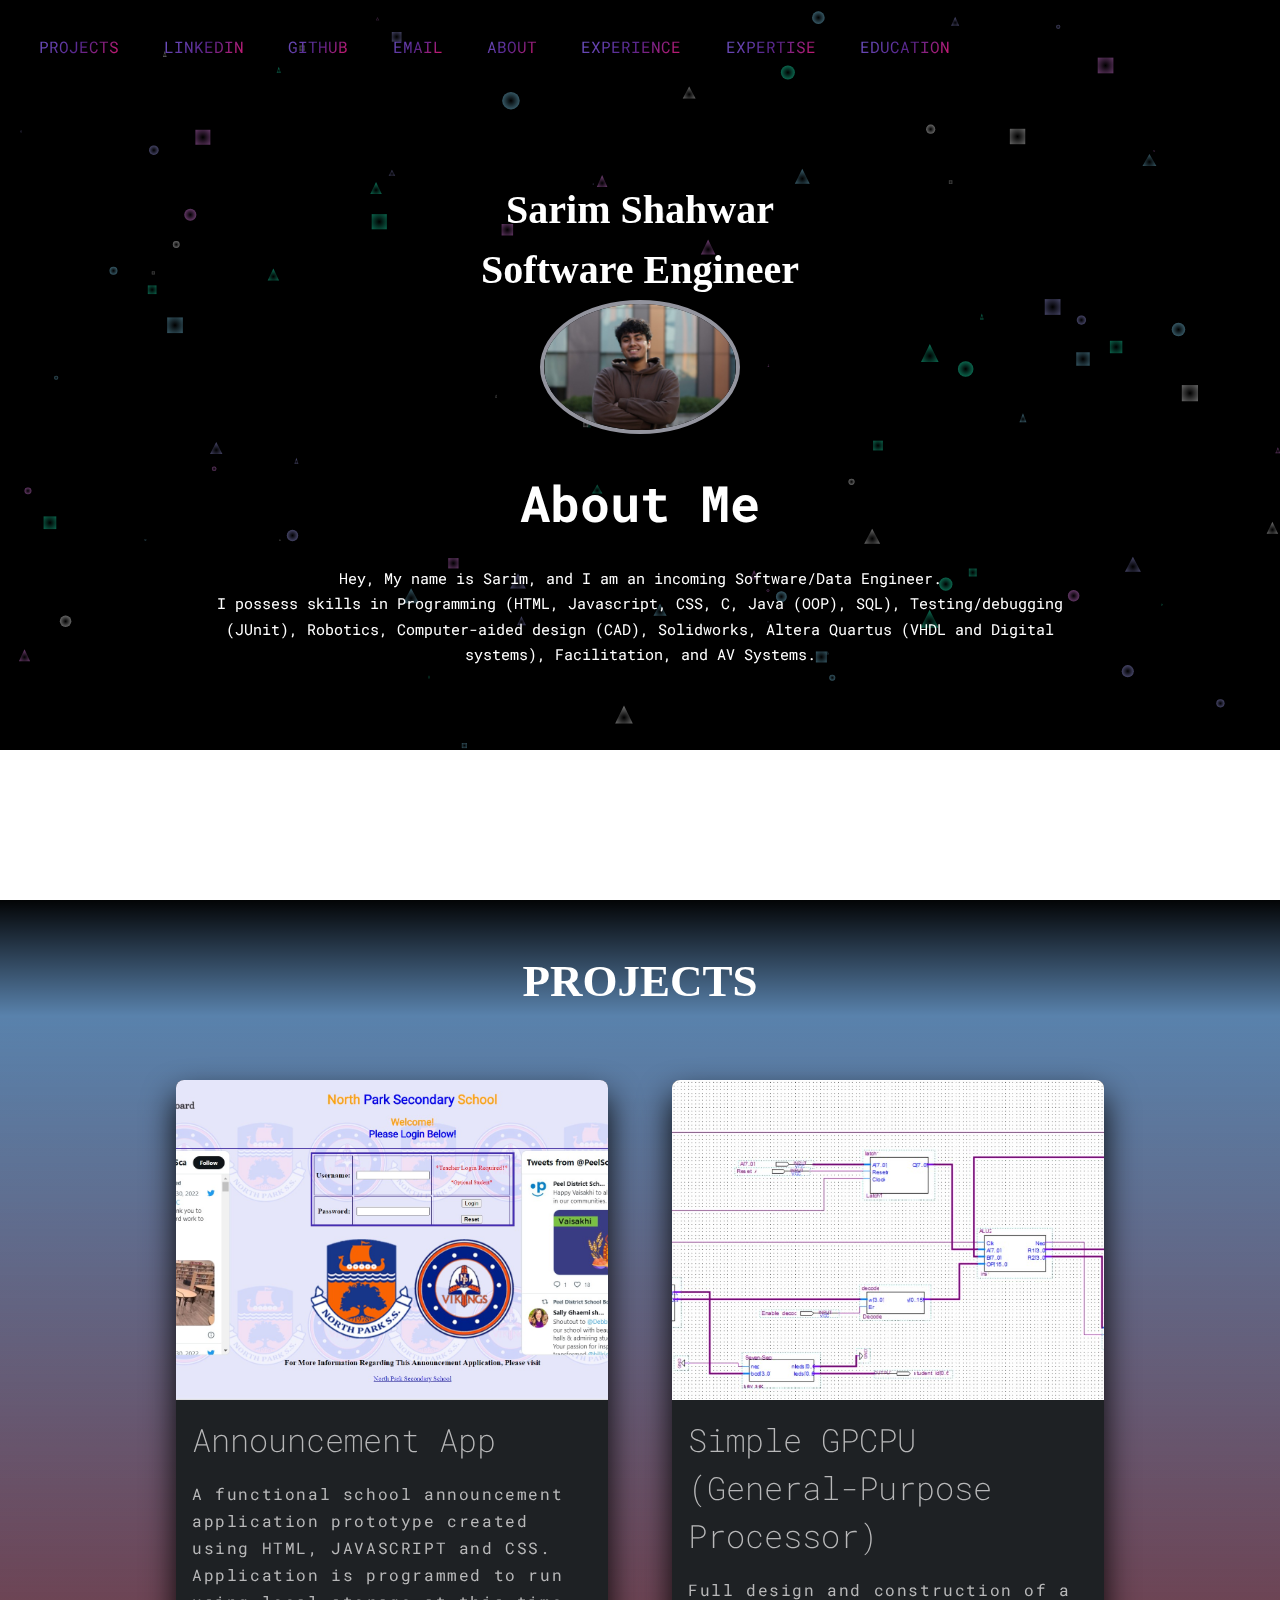
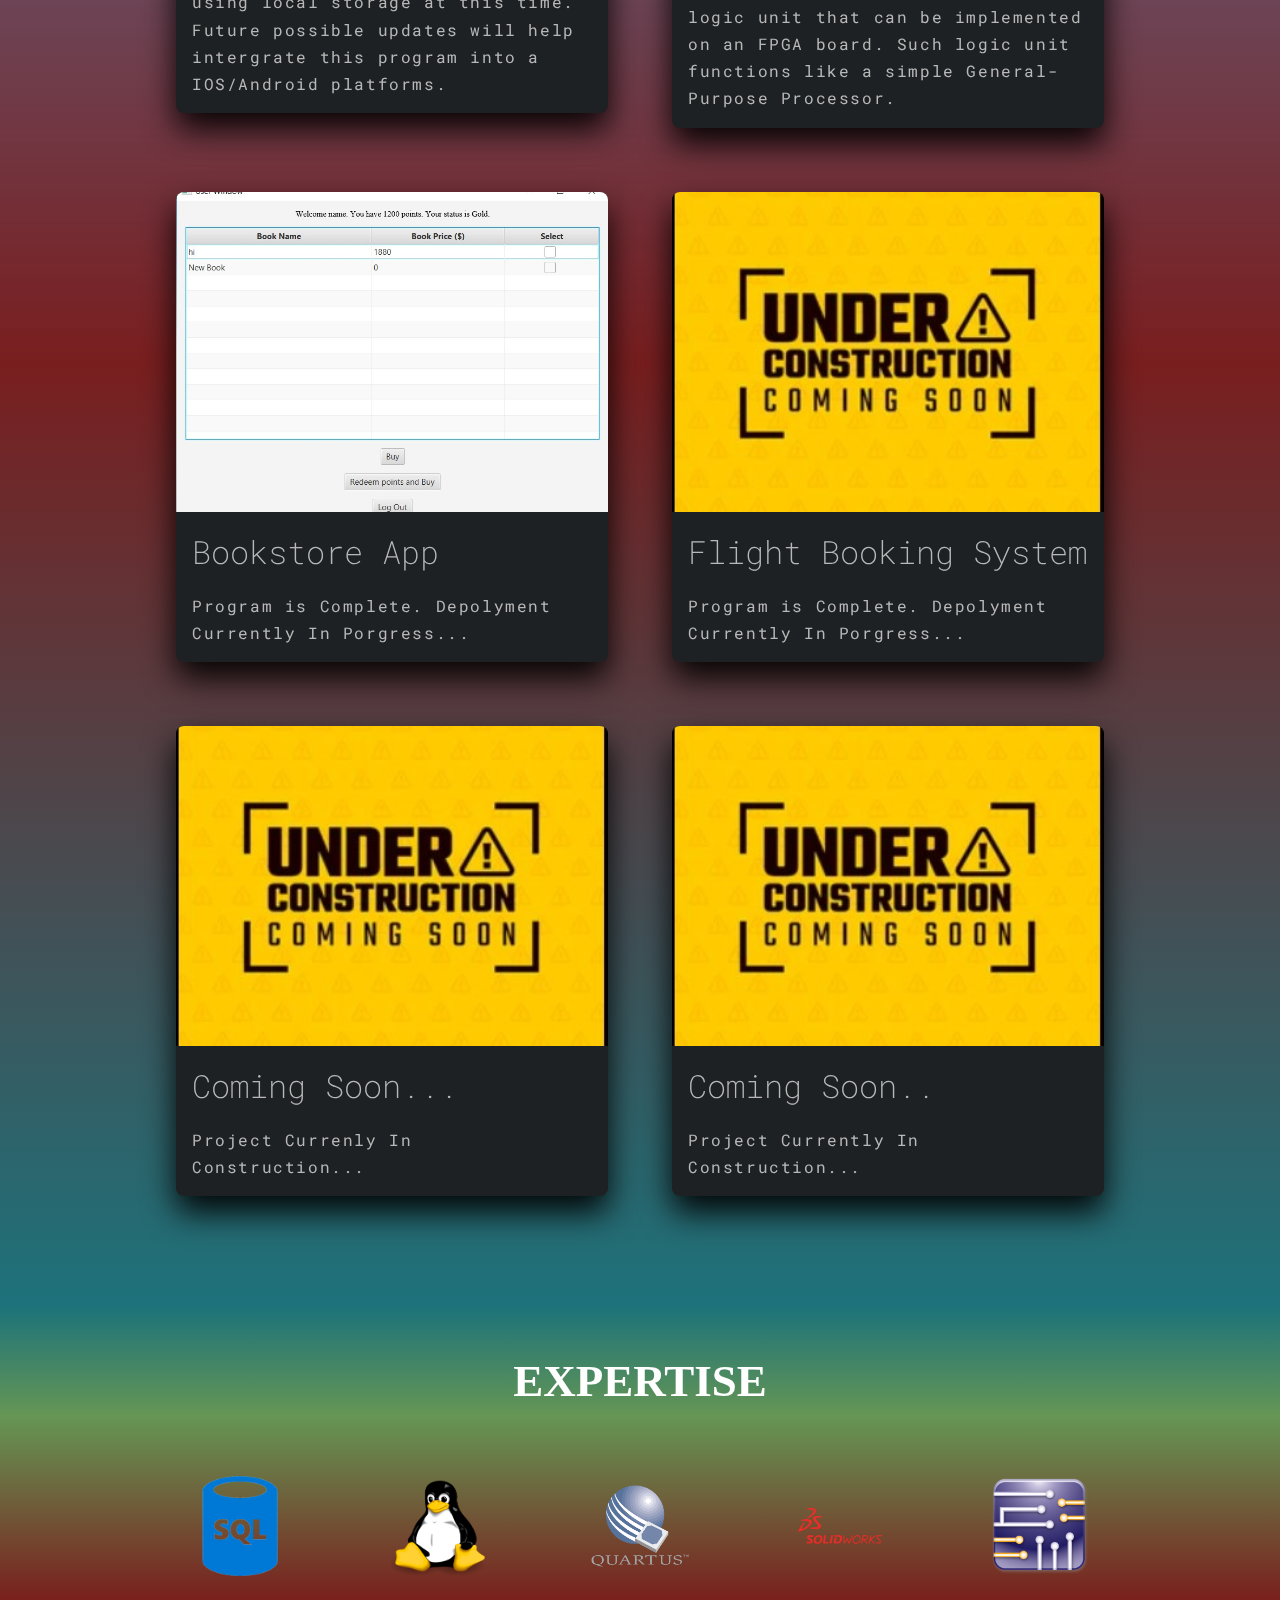
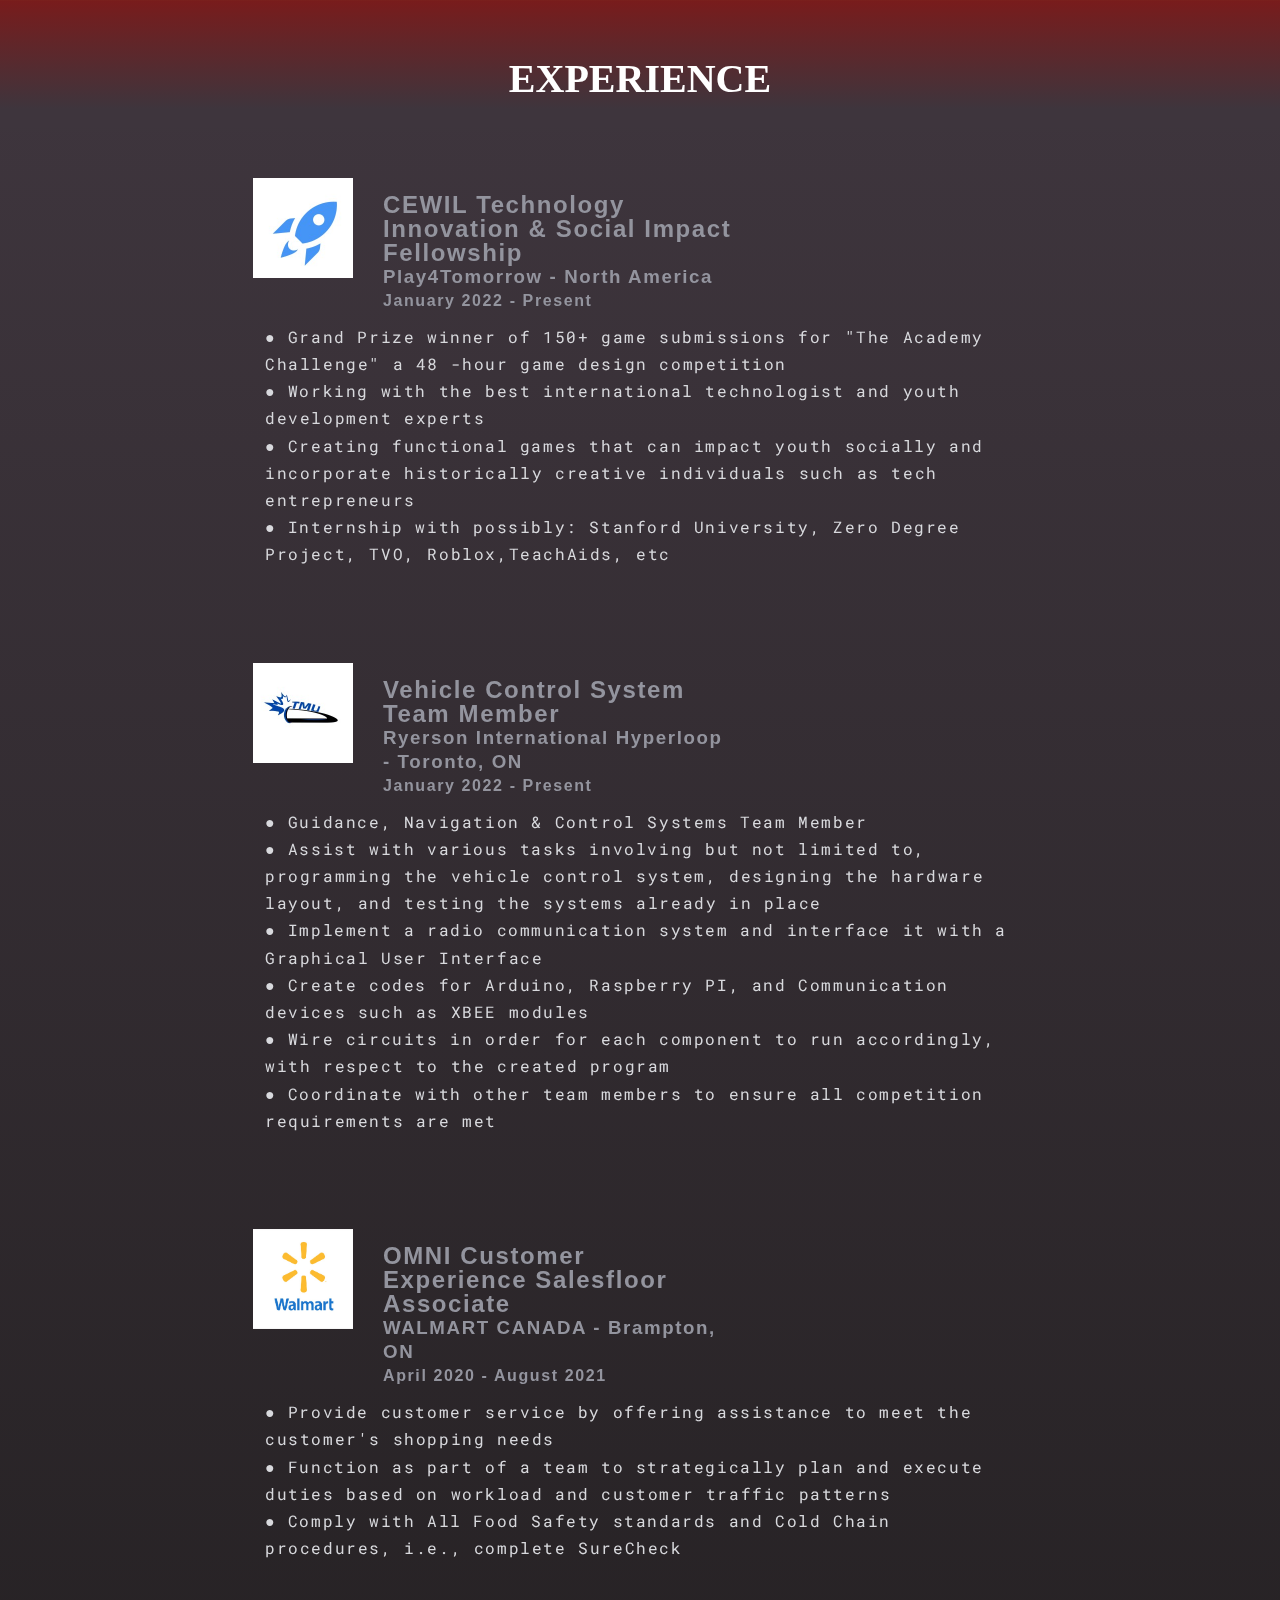
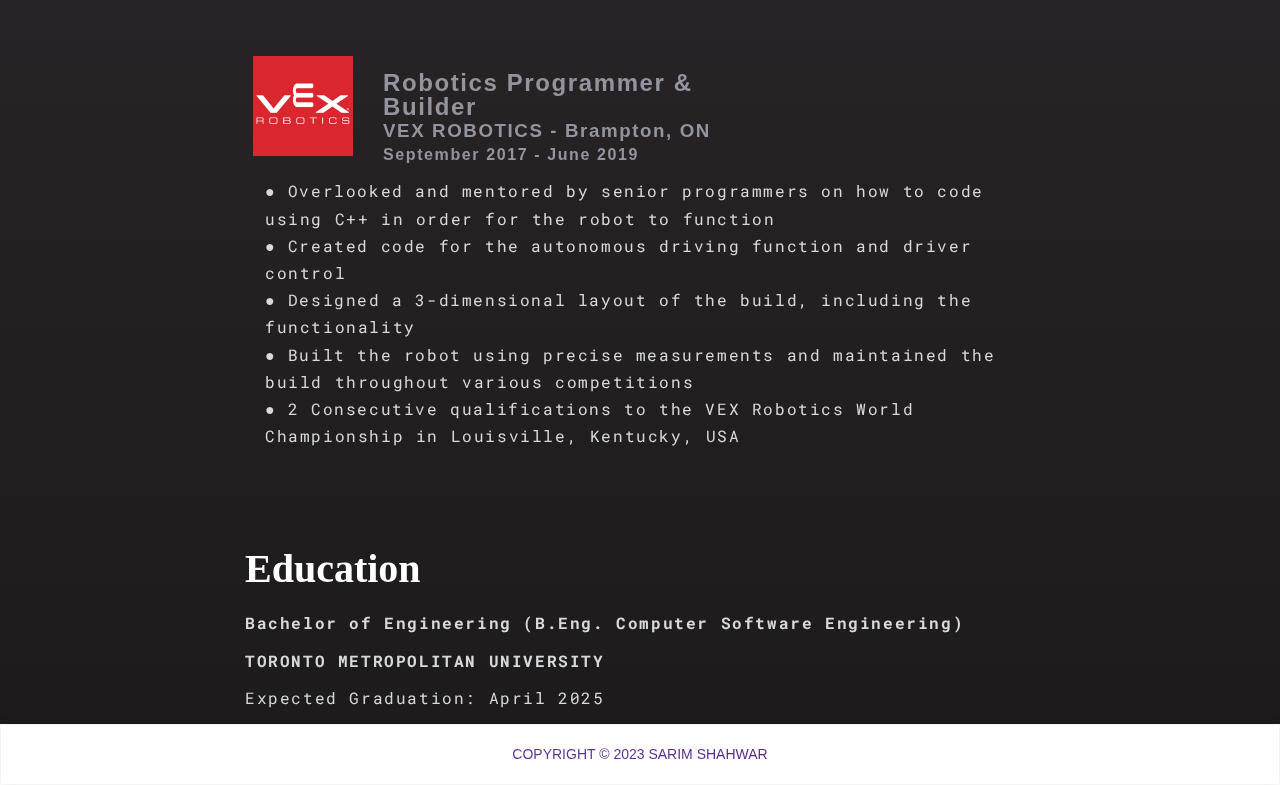
==== Portfolio.html @ 26b9a522 "Initial Commit" ====
<!--Sarim Shahwar- Protfolio Website  -->
<!DOCTYPE html>
<html>

<head>
    <title>Resume Portfolio</title>
    <link rel="stylesheet" href="Portfolio.css">
    <script src="Portfolio.js"></script>
    <link href="https://fonts.googleapis.com/css2?family=Roboto+Mono:wght@500&display=swap" rel="stylesheet">
</head>


<div class="banner">
    <div class="navbar">
        <ul>
            <li><a href="#proj">Projects</Prog></a></li>
            <li><a href="https://www.linkedin.com/in/sarimshahwar/" target="_blank">Linkedin</a></li>
            <li><a href="https://github.com/SSarim" target="_blank">Github</a></li>
            <li><a href="mailto:Sarimshahwar@gmail.com?subject=Following up from Resume" target="_blank">Email</a></li>
            <li><a href="#about">About</a></li>
            <li><a href="#experience">Experience</a></li>
            <li><a href="#skills">EXPERTISE</a></li>
            <li><a href="#education">Education</a></li>

           <!--<li> <li><a href="#contact">Contact</a></li> -->
        </ul>
    </div>

    <header class="header finisher-header" style="width: 100%; height: 750px;">

        <div class="intro" style="top: 20%">
            <div>
                <h1 class="header2">Sarim Shahwar <br/> Software Engineer</h1>
                <img src="Images/PrfImg.jpg" alt ="headshot" class="headshot">
                <h2 class="header2">About Me</h2>
                <p style="color: white"> Hey, My name is Sarim, and I am an incoming Software/Data Engineer.<br/> I possess skills in Programming (HTML, Javascript, CSS, C, Java (OOP), SQL), Testing/debugging (JUnit), Robotics, Computer-aided design (CAD), Solidworks, Altera Quartus (VHDL and Digital systems), Facilitation, and AV Systems.
                </p>
            </div>
        </div>
</div>
</header>

<main>

    <h1 class="projTitle" id="proj">PROJECTS</h1>
    <div class="projects">
        <div class="grid">

            <div class="grid-item">
                <a href="https://github.com/SSarim/School-Announcement-Application-" target="_blank">
                    <div class="card">
                        <img class="card-img" src="Images/AnnouncementApp.jpg">
                        <div class="card-content">
                            <h2 class="card-header">Announcement App</h2>
                            <p class="card-text"> A functional school announcement application prototype created
                                using HTML, JAVASCRIPT and CSS. Application is programmed to run using local storage
                                at this time. Future possible updates will help intergrate this program into a
                                IOS/Android platforms.
                            </p>
                        </div>
                    </div>
                </a>
            </div>

            <div class="grid-item">
                <a href="https://github.com/SSarim/Quartus" target="_blank">
                    <div class="card">
                        <img class="card-img" src="Images/cpgpu.jpg">
                        <div class="card-content">
                            <h2 class="card-header">Simple GPCPU (General-Purpose Processor)</h2>
                            <p class="card-text">
                                Full design and construction of a logic unit that can be implemented on an FPGA
                                board. Such logic unit functions like a simple General-Purpose Processor.
                            </p>
                        </div>
                    </div>
                </a>
            </div>

            <div class="grid-item">
                <a href="https://github.com/SSarim/JAVA-OOP-Projects-/tree/main/BookStoreApp" target="_blank">
                    <div class="card">
                        <img class="card-img" src="Images/bookstorepic.jpg">
                        <div class="card-content">
                            <h2 class="card-header">Bookstore App</h2>
                            <p class="card-text">Program is Complete. Depolyment Currently In Porgress...</p>

                        </div>
                    </div>
                </a>
            </div>
            <div class="grid-item">
                <a href="https://github.com/SSarim/JAVA-OOP-Projects-/tree/main/Flight_Booking_System" target="_blank">
                    <div class="card">
                        <img class="card-img" src="Images/Construction.jpg">
                        <div class="card-content">
                            <h2 class="card-header">Flight Booking System</h2>
                            <p class="card-text">Program is Complete. Depolyment Currently In Porgress... </p>
                        </div>
                    </div>
                </a>
            </div>

            <div class="grid-item">
                <div class="card">
                    <img class="card-img" src="Images/Construction.jpg">
                    <div class="card-content">
                        <h2 class="card-header">Coming Soon...</h2>
                        <p class="card-text">
                            Project Currenly In Construction...
                        </p>
                    </div>
                </div>
                </a>
            </div>


            <div class="grid-item">
                <div class="card">
                    <img class="card-img" src="Images/Construction.jpg">
                    <div class="card-content">
                        <h2 class="card-header">Coming Soon..</h2>
                        <p class="card-text">
                            Project Currently In Construction...
                        </p>
                    </div>
                </div>
                </a>
            </div>

        </div>
    </div>

    <h1 class="lanTitle" id="skills">EXPERTISE</h1>
    <div class="languages">
        <div class="slider-frame">
            <div class="slide-imgs">
                <div class="img-container">
                    <img src="Images/HTML.png">
                    <img src="Images/CSS.png">
                    <img src="Images/JavaScript.png">
                    <img src="Images/Java.png">
                    <img src="Images/C.png">
                </div>
                <div class="img-container">
                    <img src="Images/SQL.png">
                    <img src="Images/Linux.png">
                    <img src="Images/Quartus.png">
                    <img src="Images/Solidworks.png">
                    <img src="Images/Multisim.png">
                </div>
            </div>
        </div>
    </div>

    <h1 class="expTitle" id="experience">EXPERIENCE</h1>
    <div class="experience">

        <div class="box">
            <div class="head">
                <img class="box-img" src="Images/Play4Tomorrow.jpg">
                <div class="title">
                    <h2 class="header">CEWIL Technology Innovation & Social Impact Fellowship</h2>
                    <h3 class="subheader">Play4Tomorrow - North America</h3>
                    <h4>January 2022 - Present</h4>
                </div>
            </div>
            <p class="text">
                ● Grand Prize winner of 150+ game submissions for "The Academy Challenge" a 48 -hour game design
                competition<br>
                ● Working with the best international technologist and youth development experts<br>
                ● Creating functional games that can impact youth socially and incorporate historically creative individuals such as tech entrepreneurs
                <br>
                ● Internship with possibly: Stanford University, Zero Degree Project, TVO, Roblox,TeachAids, etc<br>

            </p>
        </div>

        <div class="box">
            <div class="head">
                <img class="box-img" src="Images/Hyperloop.jpg">
                <div class="title">
                    <h2 class="header">Vehicle Control System Team Member</h2>
                    <h3 class="subheader">Ryerson International Hyperloop - Toronto, ON</h3>
                    <h4>January 2022 - Present</h4>
                </div>
            </div>
            <p class="text">
                ● Guidance, Navigation & Control Systems Team Member <br>
                    ● Assist with various tasks involving but not limited to, programming the vehicle control system, designing the hardware layout, and testing the systems already in place
                <br>
                    ●  Implement a radio communication system and interface it with a Graphical User Interface <br>
                    ● Create codes for Arduino, Raspberry PI, and Communication devices such as XBEE modules <br>
                    ● Wire circuits in order for each component to run accordingly, with respect to the created program <br>
			        ● Coordinate with other team members to ensure all competition requirements are met <br>

            </p>
        </div>

        <div class="box">
            <div class="head">
                <img class="box-img" src="Images/Wally.jpg">
                <div class="title">
                    <h2 class="header">OMNI Customer Experience Salesfloor Associate</h2>
                    <h3 class="subheader">WALMART CANADA - Brampton, ON</h3>
                    <h4>April 2020 - August 2021</h4>
                </div>
            </div>
            <p class="text">
                ● Provide customer service by offering assistance to meet the customer's shopping needs <br>
                ● Function as part of a team to strategically plan and execute duties based on workload and customer traffic patterns
                <br>
                ● Comply with All Food Safety standards and Cold Chain procedures, i.e., complete SureCheck <br>
            </p>
        </div>


        <div class="box">
            <div class="head">
                <img class="box-img" src="Images/Vex.jpg">
                <div class="title">
                    <h2 class="header"> Robotics Programmer & Builder</h2>
                    <h3 class="subheader">VEX ROBOTICS - Brampton, ON</h3>
                    <h4>September 2017 - June 2019</h4>
                </div>
            </div>
            <p class="text">
                ● Overlooked and mentored by senior programmers on how to code using C++ in order for the robot to
                function <br>
                ● Created code for the autonomous driving function and driver control <br>
                ● Designed a 3-dimensional layout of the build, including the functionality <br>
                ● Built the robot using precise measurements and maintained the build throughout various competitions <br>
                ● 2 Consecutive qualifications to the VEX Robotics World Championship in Louisville, Kentucky, USA <br>
            </p>
        </div>



        <div id="education">
            <h2 class="header2">Education</h2>
            <h2 class="text">Bachelor of Engineering (B.Eng. Computer Software Engineering)</h2>
            <h2 class="text">TORONTO METROPOLITAN UNIVERSITY</h2>
            <p class="text">Expected Graduation: April 2025</p>
        </div>
    </div>
    </div>
    <!--
            FUTURE IMPLEMENTATION OF CONTACT SUBMISSION FORM
        <div id="root"></div>
        <script src="https://unpkg.com/react/umd/react.development.js"></script>
        <script src="https://unpkg.com/react-dom/umd/react-dom.development.js"></script>
        <script src="https://unpkg.com/@babel/standalone/babel.min.js"></script>
        <script type="text/babel">
            const { useState } = React;

      const ContactForm = () => {
        const [name, setName] = useState('') ;
        const [email, setEmail] = useState('');
        const [message, setMessage] = useState('');

        const handleSubmit = (e) => {
          e.preventDefault();
          console.log(`Name: ${name}\nEmail: ${email}\nMessage: ${message}`);
          // You can add your code here to submit the form data to a backend server
          //Backend for contact form (note: add nodemailer via NodeJS)
const express = require('express');
const bodyParser = require('body-parser');
const nodemailer = require('nodemailer');

const app = express();

app.use(bodyParser.urlencoded({ extended: false }));
app.use(bodyParser.json());

app.post('/submit-form', (req, res) => {
  const { name, email, message } = req.body;
  console.log(`Name: ${name}\nEmail: ${email}\nMessage: ${message}`);

  // Create a nodemailer transport object with your SMTP settings
  const transporter = nodemailer.createTransport({
    host: 'smtp.example.com',
    port: 465,
    secure: true,
    auth: {
      user: 'username@example.com',
      pass: 'password'
    }
  });

  // Create an email message object
  const messageOptions = {
    from: 'Your Name <yourname@example.com>',
    to: 'recipient@example.com',
    subject: 'New contact form submission',
    text: `Name: ${name}\nEmail: ${email}\nMessage: ${message}`
  };

  // Use the transporter object to send the email
  transporter.sendMail(messageOptions, (error, info) => {
    if (error) {
      console.log(`Error sending email: ${error}`);
    } else {
      console.log(`Email sent: ${info.response}`);
    }
  });

  res.send('Form submitted successfully!');
});

app.listen(3000, () => {
  console.log('Server listening on port 3000');
});

        }

        return (
          <form onSubmit={handleSubmit}>
            <label>
              Name:
              <input type="text" value={name} onChange={(e) => setName(e.target.value) } />
            </label>
            <label>
              Email:
              <input type="email" value={email} onChange={(e) => setEmail(e.target.value)} />
            </label>
            <label>
              Message:
              <textarea value={message} onChange={(e) => setMessage(e.target.value)} />
            </label>
            <button type="submit">Submit</button>
          </form>
        );
      }

      ReactDOM.render(<ContactForm />, document.getElementById('root'));
    </script>


        </section>
-->

</main>

<footer class="footer2">
    <p>Copyright © 2023 Sarim Shahwar</p>
</footer>

<script src="finisher-header.es5.min.js" type="text/javascript"></script>
<script type="text/javascript">
    new FinisherHeader({
  "count": 94,
  "size": {
    "min": 1,
    "max": 18,
    "pulse": 0
  },
  "speed": {
    "x": {
      "min": 0,
      "max": 0.6
    },
    "y": {
      "min": 0,
      "max": 0.3
    }
  },
  "colors": {
    "background": "#000000",
    "particles": [
      "#ffffff",
      "#87ddfe",
      "#acaaff",
      "#1bffc2",
      "#f88aff"
    ]
  },
  "blending": "screen",
  "opacity": {
    "center": 0,
    "edge": 0.4
  },
  "skew": 0,
  "shapes": [
    "c",
    "s",
    "t"
  ]
});
</script>
</body>

</html>
---- Portfolio.css ----
/* General styles */
@import url(https://fonts.googleapis.com/css?family=Varela+Round);
@import url(https://fonts.googleapis.com/css?family=Open+Sans:400,300,600,700);

* {
    margin: 0;
    padding: 0;
    font-family: sans-serif;
}

/* width */
::-webkit-scrollbar {
    width: 11px;
}

/* Track */
::-webkit-scrollbar-track {
    background: rgb(30, 33, 36);
}

/* Handle */
::-webkit-scrollbar-thumb {
    background: rgb(153, 153, 159);
    border-radius: 50px 50px 50px 50px;
}

/* Handle on hover */
::-webkit-scrollbar-thumb:hover {
    background: rgb(250, 250, 250);
}

.banner {
    width: 100%;
    height: 100vh;
    background-size: cover;
    background-position: center;
}

.navbar {
    width: 97%;
    margin: auto;
    padding: 35px 0;
    display: flex;
    align-items: center;
    justify-content: space-between;
}


.navbar ul li {
    list-style: none;
    display: inline-block;
    margin: 0 20px;
    position: relative;
}

.glow-on-hover {
    width: 220px;
    height: 50px;
    border: none;
    outline: none;
    color: #fff;
    background: #111;
    cursor: pointer;
    position: relative;
    z-index: 0;
    border-radius: 10px;
}

.glow-on-hover:before {
    content: '';
    background: linear-gradient(45deg, #ff0000, #ff7300, #fffb00, #48ff00, #00ffd5, #002bff, #7a00ff, #ff00c8, #ff0000);
    position: absolute;
    top: -2px;
    left: -2px;
    background-size: 400%;
    z-index: -1;
    filter: blur(5px);
    width: calc(100% + 4px);
    height: calc(100% + 4px);
    animation: glowing 20s linear infinite;
    opacity: 0;
    transition: opacity .3s ease-in-out;
    border-radius: 10px;
}

.glow-on-hover:active {
    color: #000
}

.glow-on-hover:active:after {
    background: transparent;
}

.glow-on-hover:hover:before {
    opacity: 1;
}

.glow-on-hover:after {
    z-index: -1;
    content: '';
    position: absolute;
    width: 100%;
    height: 100%;
    background: #111;
    left: 0;
    top: 0;
    border-radius: 10px;
}

@keyframes glowing {
    0% {
        background-position: 0 0;
    }

    50% {
        background-position: 400% 0;
    }

    100% {
        background-position: 0 0;
    }
}

.navbar ul li a {
    text-decoration: none;
    color: rgb(255, 255, 255);
    text-transform: uppercase;
    font-family: 'Roboto Mono', monospace;
    text-transform: uppercase;
    background-image: linear-gradient(-225deg,
            #6f56c7 0%,
            #58268d 29%,
            #ff1361 67%,
            #fff800 100%);
    background-size: auto auto;
    background-clip: border-box;
    background-size: 200% auto;
    color: #fff;
    background-clip: text;
    text-fill-color: transparent;
    -webkit-background-clip: text;
    -webkit-text-fill-color: transparent;
    animation: textclip 4s alternate-reverse infinite;

}

@keyframes textclip {
    to {
        background-position: 200% center;
    }
}


.navbar ul li::after {
    content: "";
    width: 0%;
    height: 2.5px;
    background: rgb(147, 148, 158);
    position: absolute;
    left: 0;
    bottom: -10px;
    transition: 0.3s;
}

.navbar ul li:hover::after {
    width: 100%;
}

.intro {
    width: 100%;
    position: absolute;
    top: 45%;
    text-align: center;
}

.intro h2 {
    color: #fff;
    font-size: 50px;
    margin: 25px;
    font-family: 'Roboto Mono', monospace;
}

.header2 {
    font-family: 'Times New Roman', Times, serif;
    font-size: 40px;
    color: rgb(255, 255, 255)
}

.intro h3 {
    color: #fff;
    font-size: 25px;
    margin: 25px;
    font-family: 'Roboto Mono', monospace;
}

.intro p {
    font-size: 15px;
    line-height: 1.7em;
    font-family: 'Roboto Mono', monospace;
    padding-left: 15%;
    padding-right: 15%;
}

@media only screen and (max-width: 45em) {
    .intro p {
        text-align: left;
    }
}

.intro img {
    width: 15%;
    height: 15%;
    border: 4px solid rgb(147, 148, 158);
    border-radius: 50%;
}

.projects {
    display: flex;
    justify-content: center;
    align-items: center;
    position: relative;
    width: 100%;
    background-image: linear-gradient(rgba(20, 83, 230, 0), rgba(122, 27, 27, 0.97), rgba(27, 114, 122, 0.97)), url(background.jpg);
    background-color: rgb(89, 130, 172);

}

html {
    scroll-behavior: smooth
}

body {
    font-family: sans-serif;
    font-size: 16px;
    line-height: 1.5;
    color: #333;

}


.Position {
    float: center;
    text-align: center;
    color: #ffffff;
    font-family: sans-serif;
}

.Position2 {
    color: rgb(255, 255, 255);
    float: center;
    text-align: center;
}

.projects {
    display: flex;
    justify-content: center;
    align-items: center;
    position: relative;
    width: 100%;
}

.projTitle {
    text-align: center;
    color: rgb(255, 255, 255);
    background-image: linear-gradient(rgba(0, 0, 0, 0.97), rgba(50, 55, 68, 0)), url(background.jpg);
    background-color: rgb(89, 130, 172);
    font-size: 45px;
    font-family: 'Times New Roman', Times, serif;

}

.grid {
    display: grid;
    width: 110em;
    grid-template-columns: repeat(auto-fit, minmax(27em, 10em));
    align-items: start;
}

.grid-item {
    background-color: rgb(30, 33, 36);
    border-radius: 0.5rem;
    overflow: hidden;
    box-shadow: 0 1rem 2rem rgba(0, 0, 0, 0.95);
    transition: 0.2s;
    cursor: pointer;
}

.grid-item a {
    text-decoration: none;
}

.grid-item:hover {
    transform: translateY(-0.5%);
    box-shadow: 0 2rem 4rem rgba(0, 0, 0, 0.95);
}

.card-img {
    display: block;
    width: 100%;
    height: 20rem;
    object-fit: cover;
}

.card-content {
    padding: 1rem;
    padding-left: 1rem;
    color: rgb(184, 184, 185);
}

.card-header {
    font-size: 2rem;
    font-weight: 200;
    margin-bottom: 1rem;
    font-family: 'Roboto Mono', monospace;
}

.card-text {
    font-size: 1rem;
    letter-spacing: 0.1rem;
    line-height: 1.7em;
    font-family: 'Roboto Mono', monospace;
}

@media screen {
    .grid {
        grid-gap: 4rem;
        justify-content: center;
    }

    .projects {
        padding-top: 4rem;
        padding-bottom: 7rem;
    }

    .projTitle {
        padding-top: 3rem;
    }
}

@Keyframes slide_animation {
    0% {
        left: 0px;
    }

    10% {
        left: 0px;
    }

    20% {
        left: 1000px;
    }

    30% {
        left: 1000px;
    }

    40% {
        left: 1000px;
    }

    50% {
        left: 1000px;
    }

    60% {
        left: 1000px;
    }

    70% {
        left: 00px;
    }

    80% {
        left: 0px;
    }

    90% {
        left: 0px;
    }

    100% {
        left: 0px;
    }
}

.languages {
    display: flex;
    justify-content: center;
    align-items: center;
    background-image: linear-gradient(rgba(20, 83, 230, 0), rgba(122, 27, 27, 0.97)), url(background.jpg);
    background-color: rgb(101, 150, 84);
}

.lanTitle {
    color: rgb(255, 255, 255);
    text-align: center;
    background-image: linear-gradient(rgba(27, 114, 122, 0.97), rgba(20, 83, 230, 0)), url(background.jpg);
    background-color: rgb(101, 150, 84);
    padding-top: 40px;
    font-family: 'Times New Roman', Times, serif;
    font-size: 45px;
}

.custom-shape-divider-top-1649833072 {
    position: relative;
    top: 0;
    left: 0;
    width: 100%;
    overflow: hidden;
    line-height: 0;
}

.custom-shape-divider-top-1649833072 svg {
    position: relative;
    display: block;
    width: calc(100% + 1.3px);
    height: 100px;
    background-color: rgb(40, 43, 48);
}

.custom-shape-divider-top-1649833072 .shape-fill {
    fill: #1E2124;
}

.custom-shape-divider-bottom-1649832678 {
    position: relative;
    bottom: 0;
    left: 0;
    width: 100%;
    overflow: hidden;
    line-height: 0;
    transform: rotate(180deg);
}

.custom-shape-divider-bottom-1649832678 svg {
    position: relative;
    display: block;
    width: calc(125% + 1.3px);
    height: 100px;
    background-color: rgb(40, 43, 48);
}

.custom-shape-divider-bottom-1649832678 .shape-fill {
    fill: #1E2124;
}

.slider-frame {
    padding: 0;
    margin: 10px;
    overflow: hidden;
    height: 140px;
    width: 1000px;
    padding-bottom: 25px;
}

.slide-imgs {
    width: 2000px;
    position: relative;
    margin: 0 0 0 -1000px;
    animation-name: slide_animation;
    -webkit-animation-name: slide_animation;
    animation-duration: 12s;
    -webkit-animation-duration: 12s;
    -webkit-animation-iteration-count: infinite;
    animation-iteration-count: infinite;
    -webkit-animation-direction: normal;
    animation-direction: normal;
    -webkit-animation-play-state: running;
    animation-play-state: running;
}

.img-container img {
    height: 100px;
    width: 100px;
    margin-top: -20;
    padding: 50px;
    float: left;
}

.expTitle {
    color: rgb(255, 255, 255);
    background-image: linear-gradient(rgba(122, 27, 27, 0.97), rgba(20, 83, 230, 0)), url(background.jpg);
    background-color: rgb(62, 53, 61);
    text-align: center;
    padding-top: 48px;
    font-family: 'Times New Roman', Times, serif;
    font-size: 40px;
}

.experience {
    display: grid;
    justify-content: center;
    align-items: center;
    padding: 3.5% 15% 1% 15%;
    background-image: linear-gradient(rgba(26, 27, 30, 0), rgba(28, 26, 26, 0.97)), url(background.jpg);
    background-color: rgb(62, 53, 61);

}

.education {
    color: rgb(255, 255, 255);


}


.box {
    line-height: 1.5em;
    margin-bottom: 70px;
    display: flex;
    align-items: stretch;
    justify-content: center;
    letter-spacing: 0.1rem;
}

.head {
    display: flex;
    align-items: stretch;
    justify-content: left;
    margin-left: -12px;
}

.box-img {
    height: 100px;
    width: 100px;
    padding-right: 30px;
    margin-top: -15px;
}

.title {
    color: rgb(147, 148, 158);
    width: 350px;
    font-family: 'Roboto Mono', monospace;
}

.text {
    color: rgb(216, 217, 221);
    font-size: 1rem;
    letter-spacing: 0.1rem;
    line-height: 1.7em;
    margin-left: 80px;
    margin-top: -8px;
    width: 750px;
    font-family: 'Roboto Mono', monospace;
    word-wrap: break-word;
}

.footer1 {
    text-align: center;
    background-color: #fff;
    margin-top: 6%;
    text-transform: uppercase;
    background-image: linear-gradient(-225deg,
            #6f56c7 0%,
            #58268d 29%,
            #ff1361 67%,
            #fff800 100%);
    background-size: auto auto;
    background-clip: border-box;
    background-size: 200% auto;
    color: #fff;
    background-clip: text;
    text-fill-color: transparent;
    -webkit-background-clip: text;
    -webkit-text-fill-color: transparent;
    animation: textclip 4s alternate infinite;
}

@keyframes textclip {
    to {
        background-position: 200% center;
    }
}

.footer2 {
    text-align: center;
    padding: 20px;
    background-color: #fff;
    box-shadow: 0 -1px 10px rgba(0, 0, 0, 0.1);
    color: #666;
    font-size: 14px;
    text-transform: uppercase;
    background-image: linear-gradient(-225deg,
            #6f56c7 0%,
            #58268d 29%,
            #ff1361 67%,
            #fff800 100%);
    background-size: auto auto;
    background-clip: border-box;
    background-size: 200% auto;
    color: #fff;
    background-clip: text;
    text-fill-color: transparent;
    -webkit-background-clip: text;
    -webkit-text-fill-color: transparent;
    animation: textclip 4s alternate-reverse infinite;

}

@keyframes textclip {
    to {
        background-position: 200% center;
    }
}




@media only screen and (max-width: 85em) {
    .experience {
        padding: 10%;
        padding-bottom: 1%;
        padding-top: 5%;
    }

    .box {
        padding: 20px;
        display: grid;
    }

    .text {
        margin-left: 0px;
        margin-top: 10px;
    }
}


@media only screen and (max-width: 85em) {
    .experience {
        padding: 10%;
        padding-bottom: 1%;
        padding-top: 5%;
    }

    .box {
        padding: 20px;
        display: grid;
    }

    .text {
        margin-left: 0px;
        margin-top: 10px;
    }
}

/* Animation styles 
@keyframes slideUp {
    from {
        transform: translateY(100%);
    }

    to {
        transform: translateY(0);
    }
}

@keyframes fadeIn {
    from {
        opacity: 0;
    }

    to {
        opacity: 1;
    }
}

section {
    animation: slideUp 1s ease forwards;
    opacity: 10;
}

section:nth-of-type(odd) {
    animation-duration: 1.5s;
}

section:nth-of-type(even) {
    animation-duration: 2s;
}

section:nth-of-type(1) {
    animation-delay: 0.5s;
}

section:nth-of-type(2) {
    animation-delay: 1s;
}

section:nth-of-type(3) {
    animation-delay: 1.5s;
}

section:nth-of-type(4) {
    animation-delay: 2s;
}

section:nth-of-type(5) {
    animation-delay: 2.5s;
}

section:nth-of-type(6) {
    animation-delay: 3s;
}

section:nth-of-type(7) {
    animation-delay: 3.5s;
}

section:nth-of-type(8) {
    animation-delay: 4s;
}

section:nth-of-type(9) {
    animation-delay: 4.5s;
}

section:nth-of-type(10) {
    animation-delay: 5s;
}

section:nth-of-type(11) {
    animation-delay: 6s;
}

section:nth-of-type(12) {
    animation-delay: 6.5s;
}

section:nth-of-type(13) {
    animation-delay: 7s;
}

section:nth-of-type(14) {
    animation-delay: 7.5s;
}

section:nth-of-type(15) {
    animation-delay: 8s;
}

section:nth-of-type(16) {
    animation-delay: 8.5s;
}

section:nth-of-type(17) {
    animation-delay: 9s;
}

section:nth-of-type(18) {
    animation-delay: 9.5s;
}

section:nth-of-type(19) {
    animation-delay: 10s;
}

section:nth-of-type(20) {
    animation-delay: 10.5s;
}

section:nth-of-type(21) {
    animation-delay: 11s;
}

section:nth-of-type(22) {
    animation-delay: 11.5s;
}

section:nth-of-type(23) {
    animation-delay: 12s;
}

section:nth-of-type(24) {
    animation-delay: 12.5s;
}

section:nth-of-type(25) {
    animation-delay: 13s;
}

section:nth-of-type(26) {
    animation-delay: 13.5s;
}

section:nth-of-type(27) {
    animation-delay: 14s;
}

section:nth-of-type(28) {
    animation-delay: 14.5s;
}

section:nth-of-type(29) {
    animation-delay: 15s;
}

section:nth-of-type(30) {
    animation-delay: 15.5s;
}

h2,
h3,
h4,
p,
ul li {
    animation: fadeIn 1s ease forwards;
    opacity: 0;
}

h2 {
    animation-delay: 0.5s;
}

h3 {
    animation-delay: 0.75s;
}

h4,
p,
ul li {
    animation-delay: 1s;
}

*/


@media (max-width: 450px) {
    .section-wrapper {
        width: 100%;
    }
}

.section-wrapper:nth-child(3) {
    padding-right: 8%;
}

.section-wrapper h3.section-title {
    color: #ff0000;
    text-align: left;
    text-transform: uppercase;
    font-size: 1.2em;
    margin-bottom: 20px;
    margin-top: 0;
    font-weight: 400;
}

.section-wrapper .skill-percentage {
    margin-bottom: 10px;
    position: relative;
}

.section-wrapper .skill-percentage::after {
    content: "";
    width: 100%;
    height: 6px;
    background: #4a4e51;
    display: block;
    margin-top: 3px;
}

.section-wrapper .skill-percentage::before {
    content: "";
    height: 6px;
    background: #ff0000;
    position: absolute;
    margin-top: 3px;
    bottom: 0;
}

.section-wrapper .skill-percentage:nth-child(1)::before {
    width: 85%;
    -webkit-animation: skill_1 0.6s ease;
    animation: skill_1 0.6s ease;
}

.section-wrapper .skill-percentage:nth-child(2)::before {
    width: 80%;
    -webkit-animation: skill_2 0.6s ease;
    animation: skill_2 0.6s ease;
}

.section-wrapper .skill-percentage:nth-child(3)::before {
    width: 75%;
    -webkit-animation: skill_3 0.6s ease;
    animation: skill_3 0.6s ease;
}

.section-wrapper .skill-percentage:nth-child(4)::before {
    width: 85%;
    -webkit-animation: skill_4 0.6s ease;
    animation: skill_4 0.6s ease;
}

.section-wrapper .skill-percentage:nth-child(5)::before {
    width: 60%;
    -webkit-animation: skill_5 0.6s ease;
    animation: skill_5 0.6s ease;
}

.section-wrapper .skill-percentage:nth-child(6)::before {
    width: 75%;
    -webkit-animation: skill_6 0.6s ease;
    animation: skill_6 0.6s ease;
}

.section-wrapper .skill-percentage:nth-child(7)::before {
    width: 70%;
    -webkit-animation: skill_7 0.6s ease;
    animation: skill_7 0.6s ease;
}

.section-wrapper .skill-percentage:nth-child(8)::before {
    width: 40%;
    -webkit-animation: skill_8 0.6s ease;
    animation: skill_8 0.6s ease;
}

@-webkit-keyframes skill_1 {
    from {
        width: 0%;
    }

    to {
        width: 80%;
    }
}

@keyframes skill_1 {
    from {
        width: 0%;
    }

    to {
        width: 80%;
    }
}

@-webkit-keyframes skill_2 {
    from {
        width: 0%;
    }

    to {
        width: 90%;
    }
}

@keyframes skill_2 {
    from {
        width: 0%;
    }

    to {
        width: 90%;
    }
}

@-webkit-keyframes skill_3 {
    from {
        width: 0%;
    }

    to {
        width: 50%;
    }
}

@keyframes skill_3 {
    from {
        width: 0%;
    }

    to {
        width: 50%;
    }
}

@-webkit-keyframes skill_4 {
    from {
        width: 0%;
    }

    to {
        width: 60%;
    }
}

@keyframes skill_4 {
    from {
        width: 0%;
    }

    to {
        width: 60%;
    }
}

@-webkit-keyframes skill_5 {
    from {
        width: 0%;
    }

    to {
        width: 70%;
    }
}

@keyframes skill_5 {
    from {
        width: 0%;
    }

    to {
        width: 70%;
    }
}

@-webkit-keyframes skill_6 {
    from {
        width: 0%;
    }

    to {
        width: 70%;
    }
}

@keyframes skill_6 {
    from {
        width: 0%;
    }

    to {
        width: 70%;
    }
}

@-webkit-keyframes skill_7 {
    from {
        width: 0%;
    }

    to {
        width: 70%;
    }
}

@keyframes skill_7 {
    from {
        width: 0%;
    }

    to {
        width: 70%;
    }
}
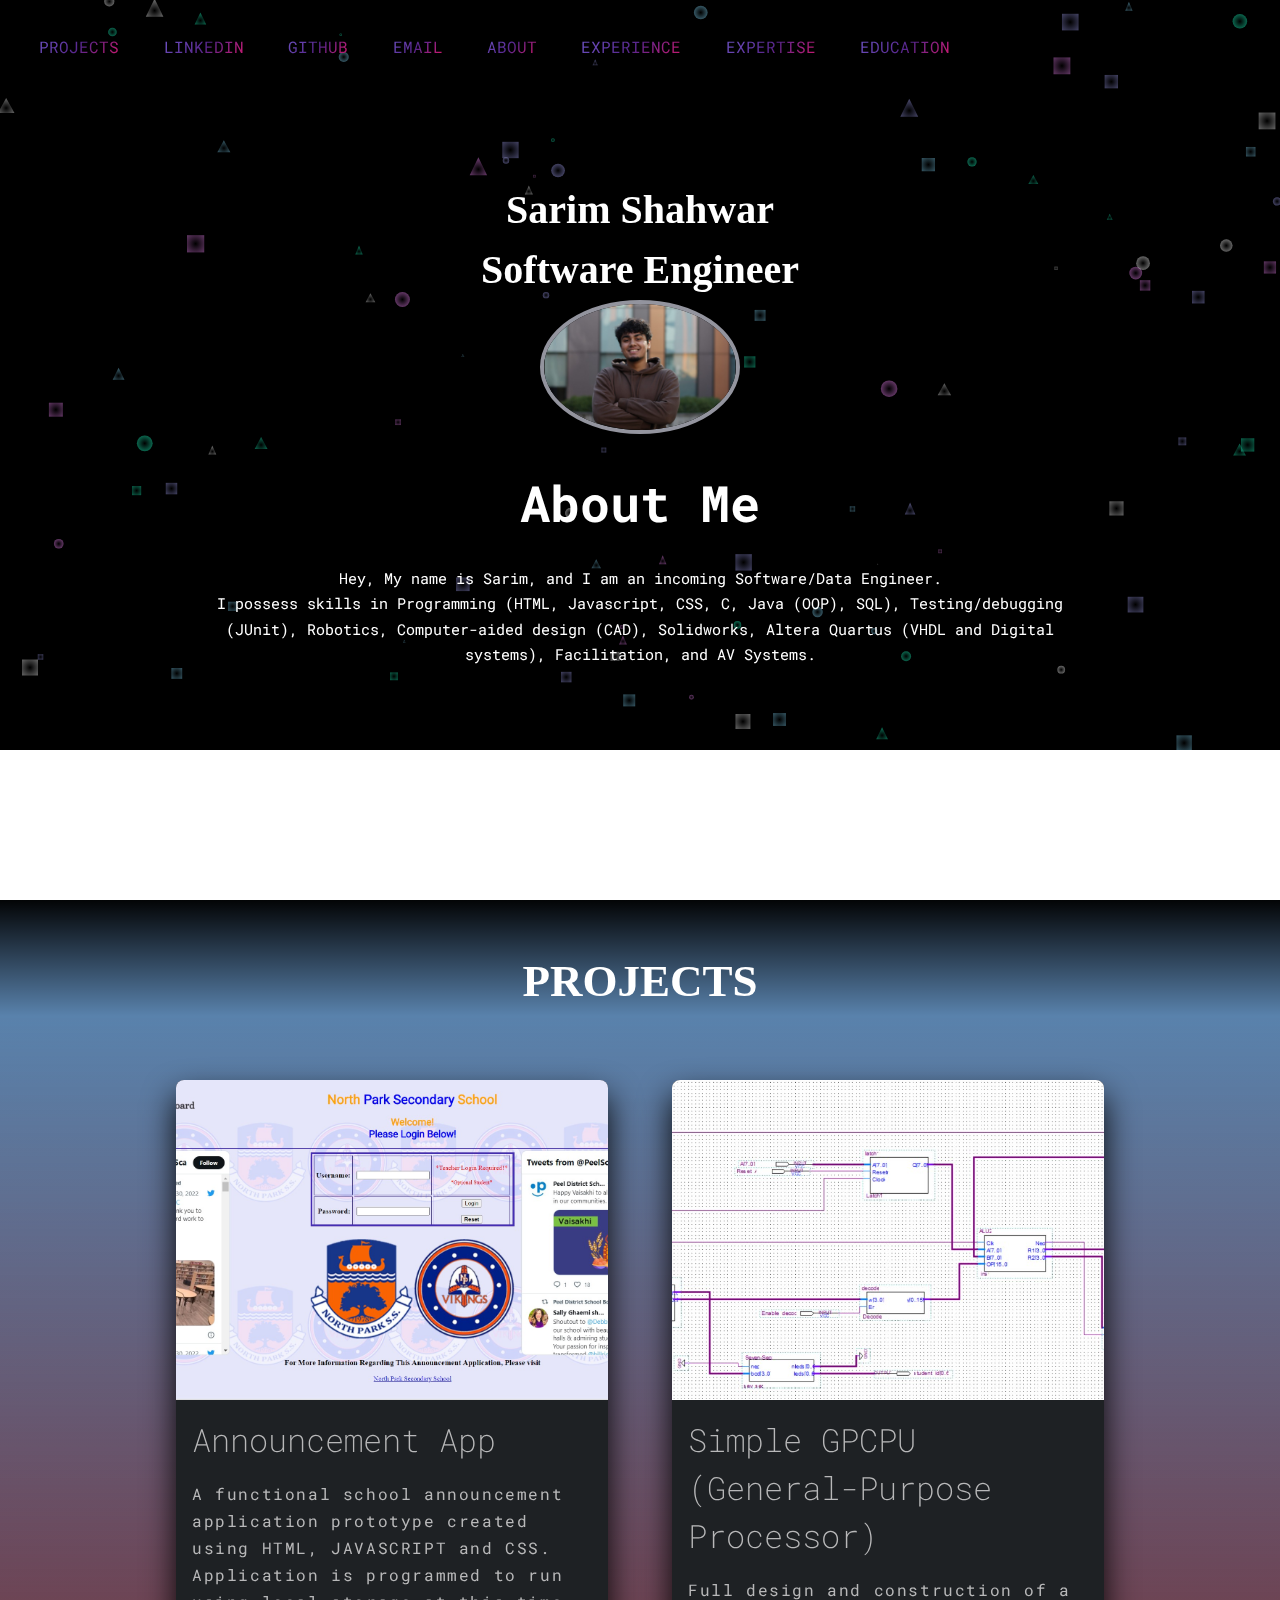
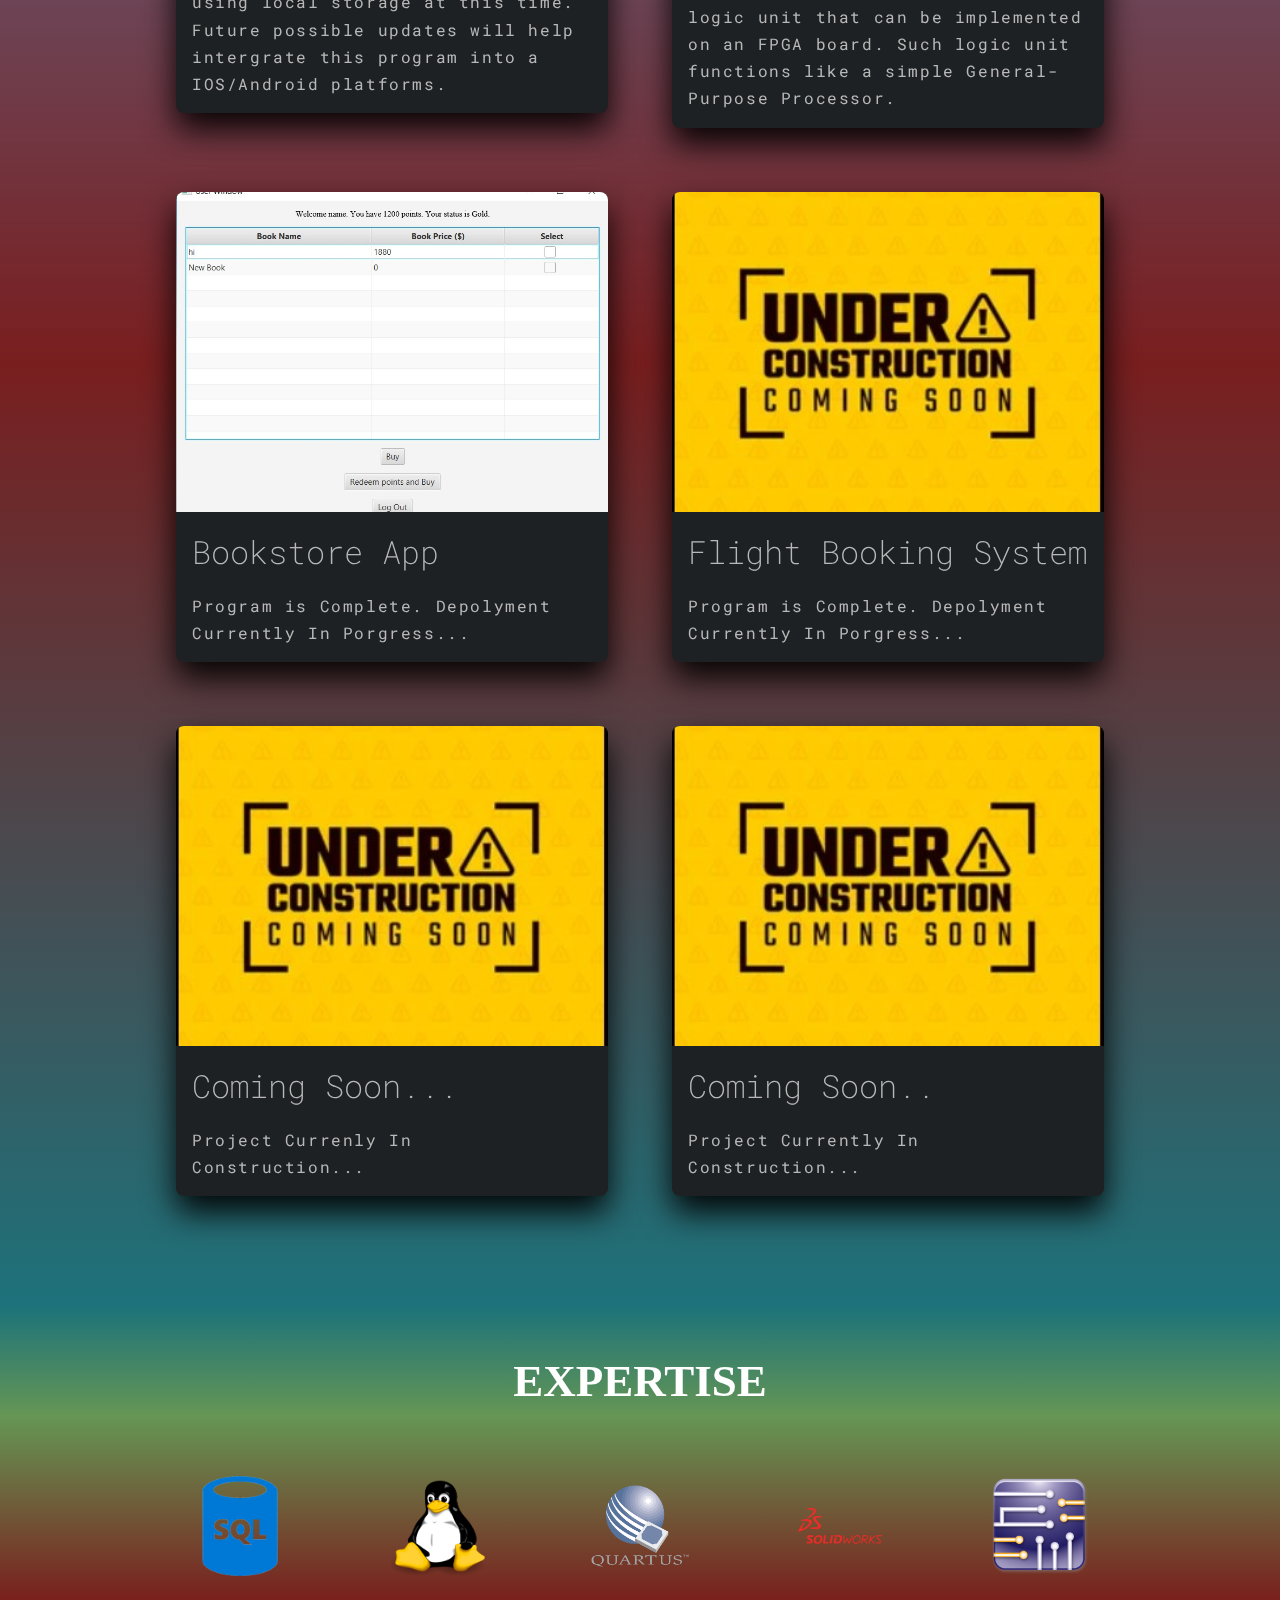
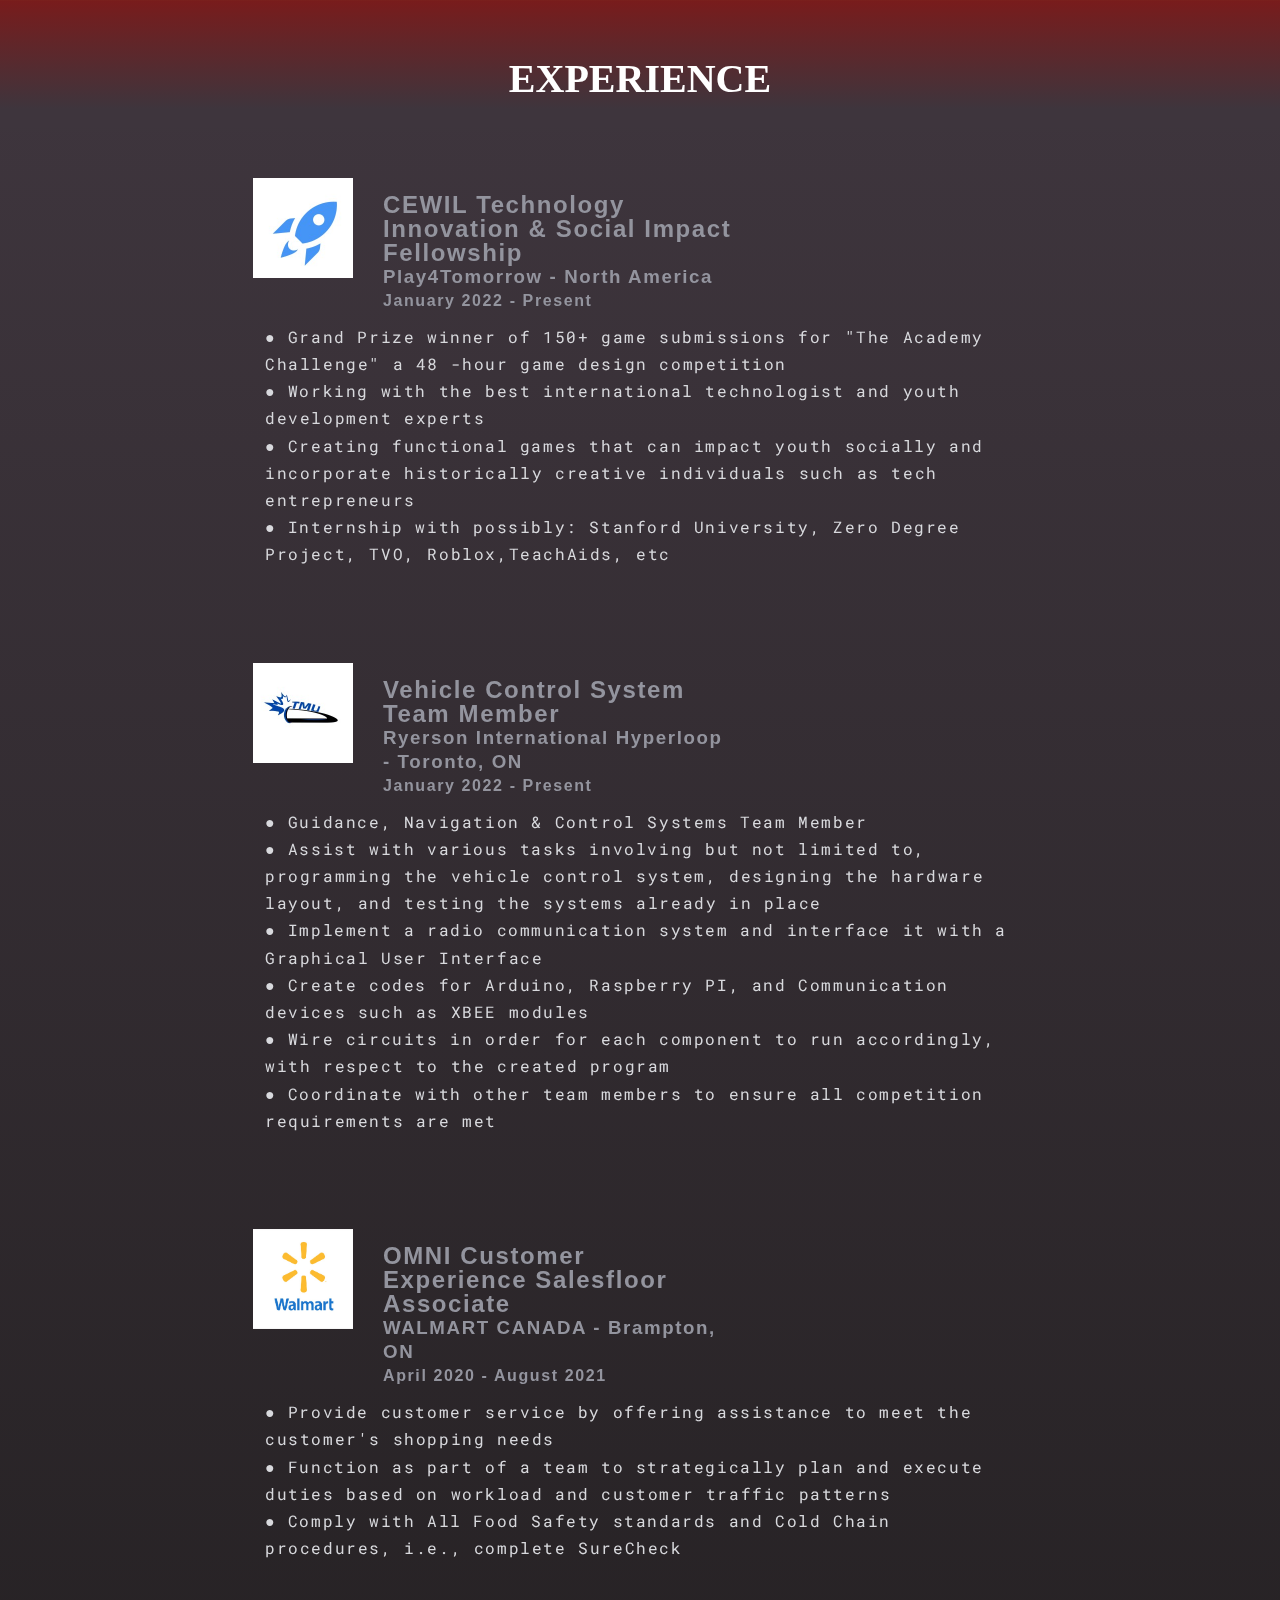
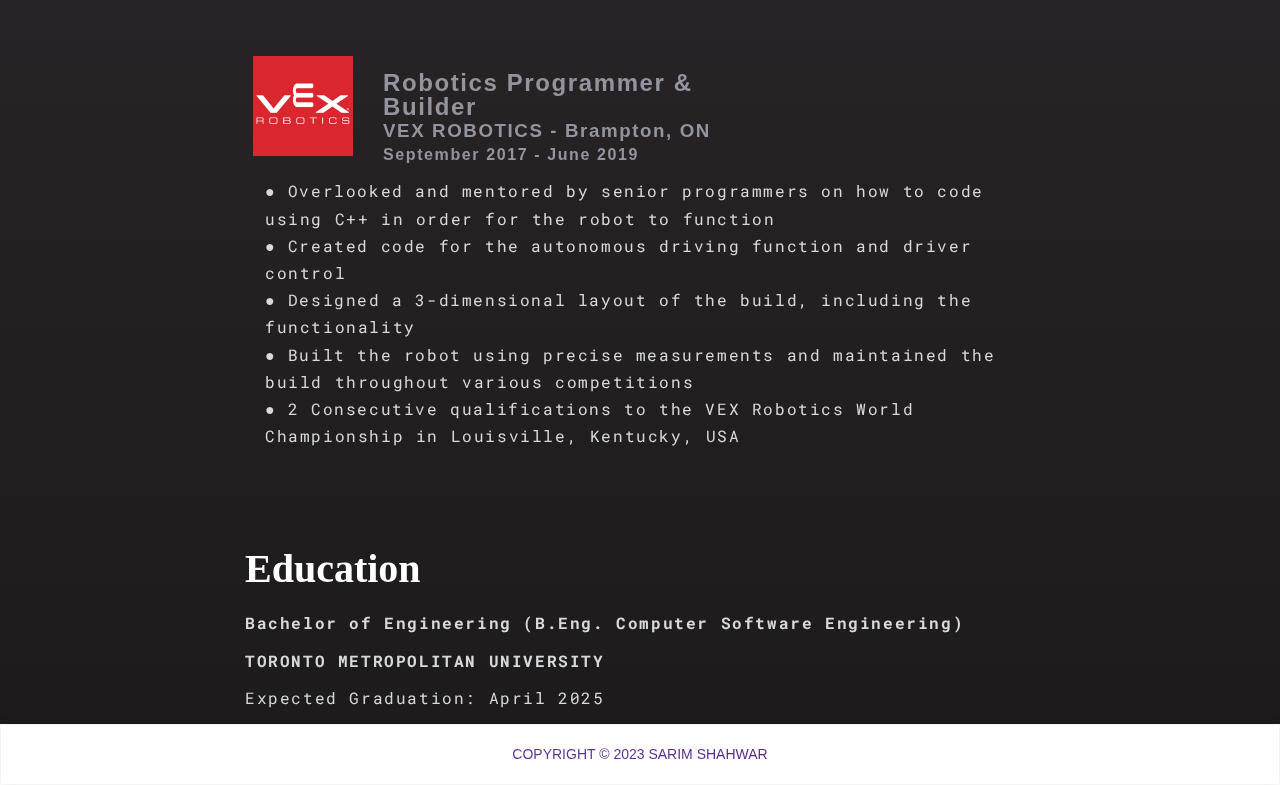
==== commit 30c90153: "Update Portfolio.html" ====
--- a/Portfolio.html
+++ b/Portfolio.html
@@ -47,7 +47,7 @@
         <div class="grid">
 
             <div class="grid-item">
-                <a href="https://github.com/SSarim/School-Announcement-Application-" target="_blank">
+                <a href="https://ssarim.github.io/School-Announcement-App/" target="_blank">
                     <div class="card">
                         <img class="card-img" src="Images/AnnouncementApp.jpg">
                         <div class="card-content">
@@ -389,4 +389,4 @@
 </script>
 </body>
 
-</html>+</html>
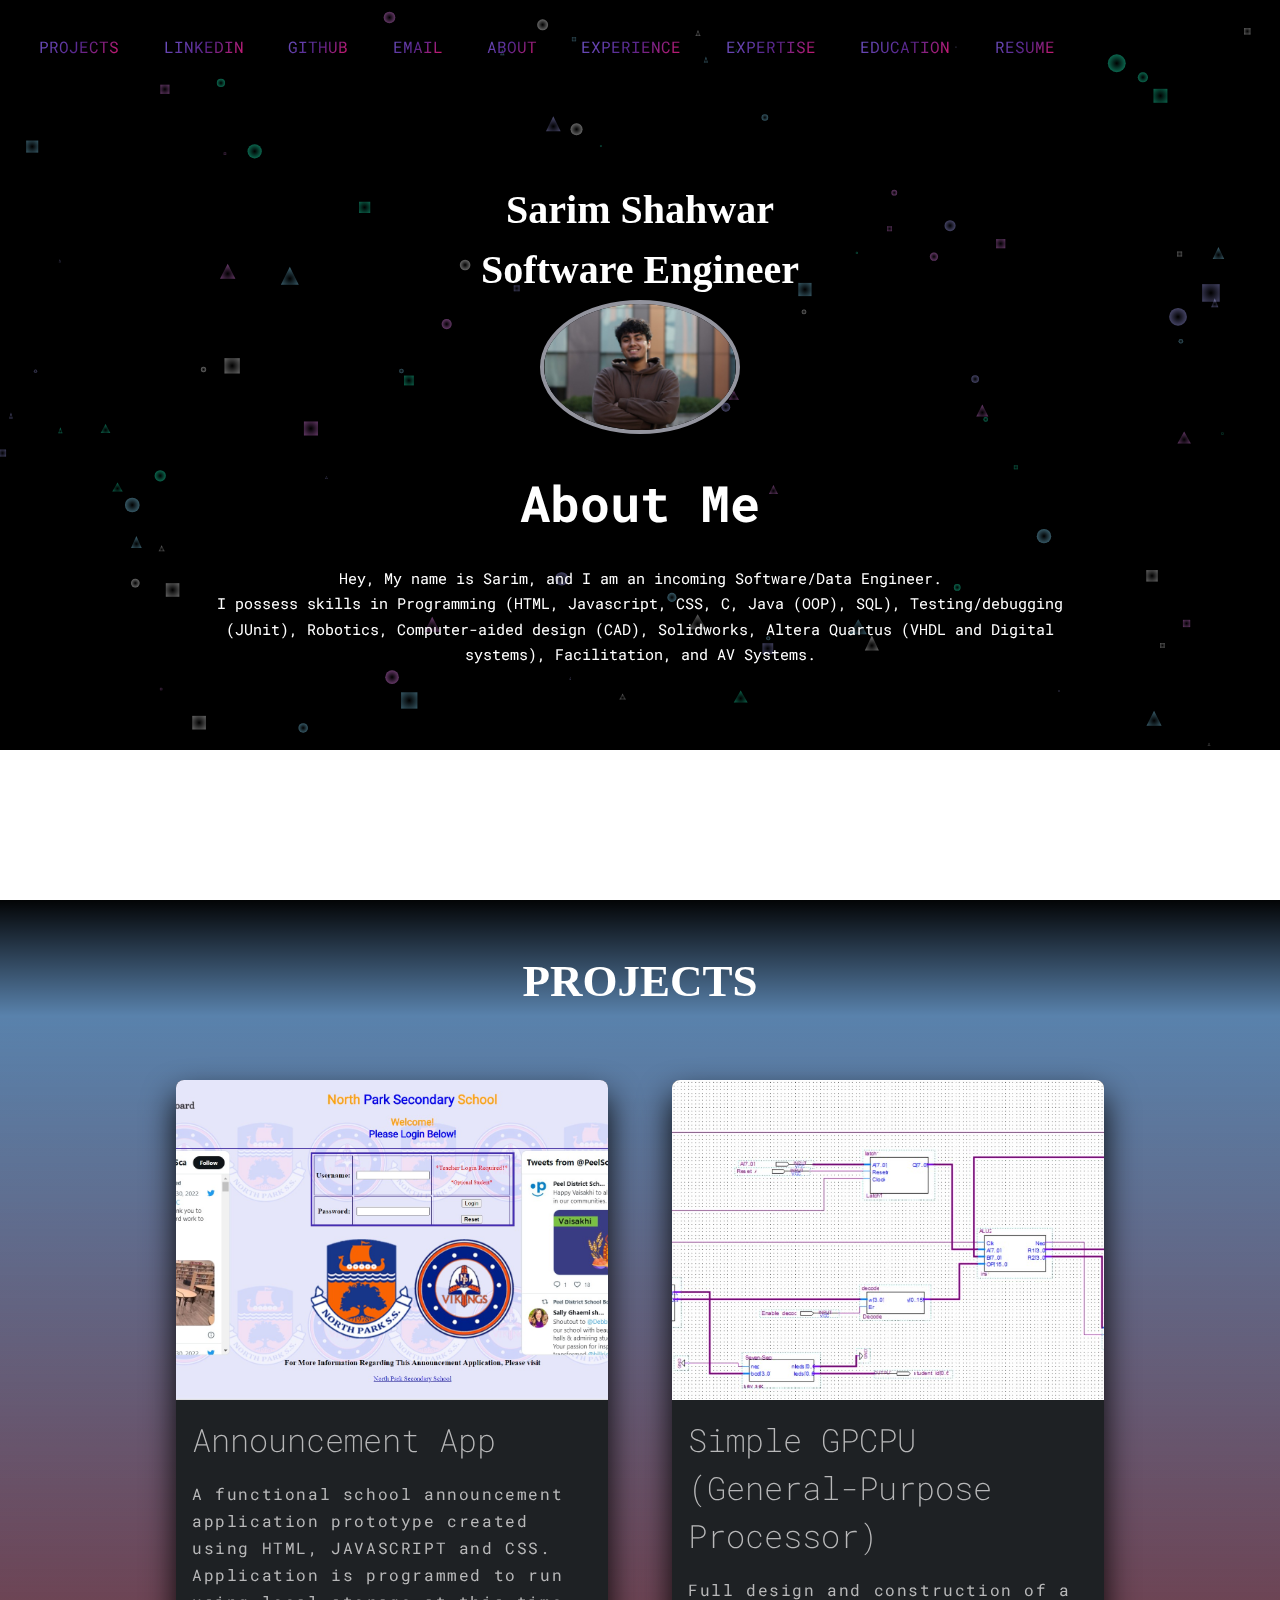
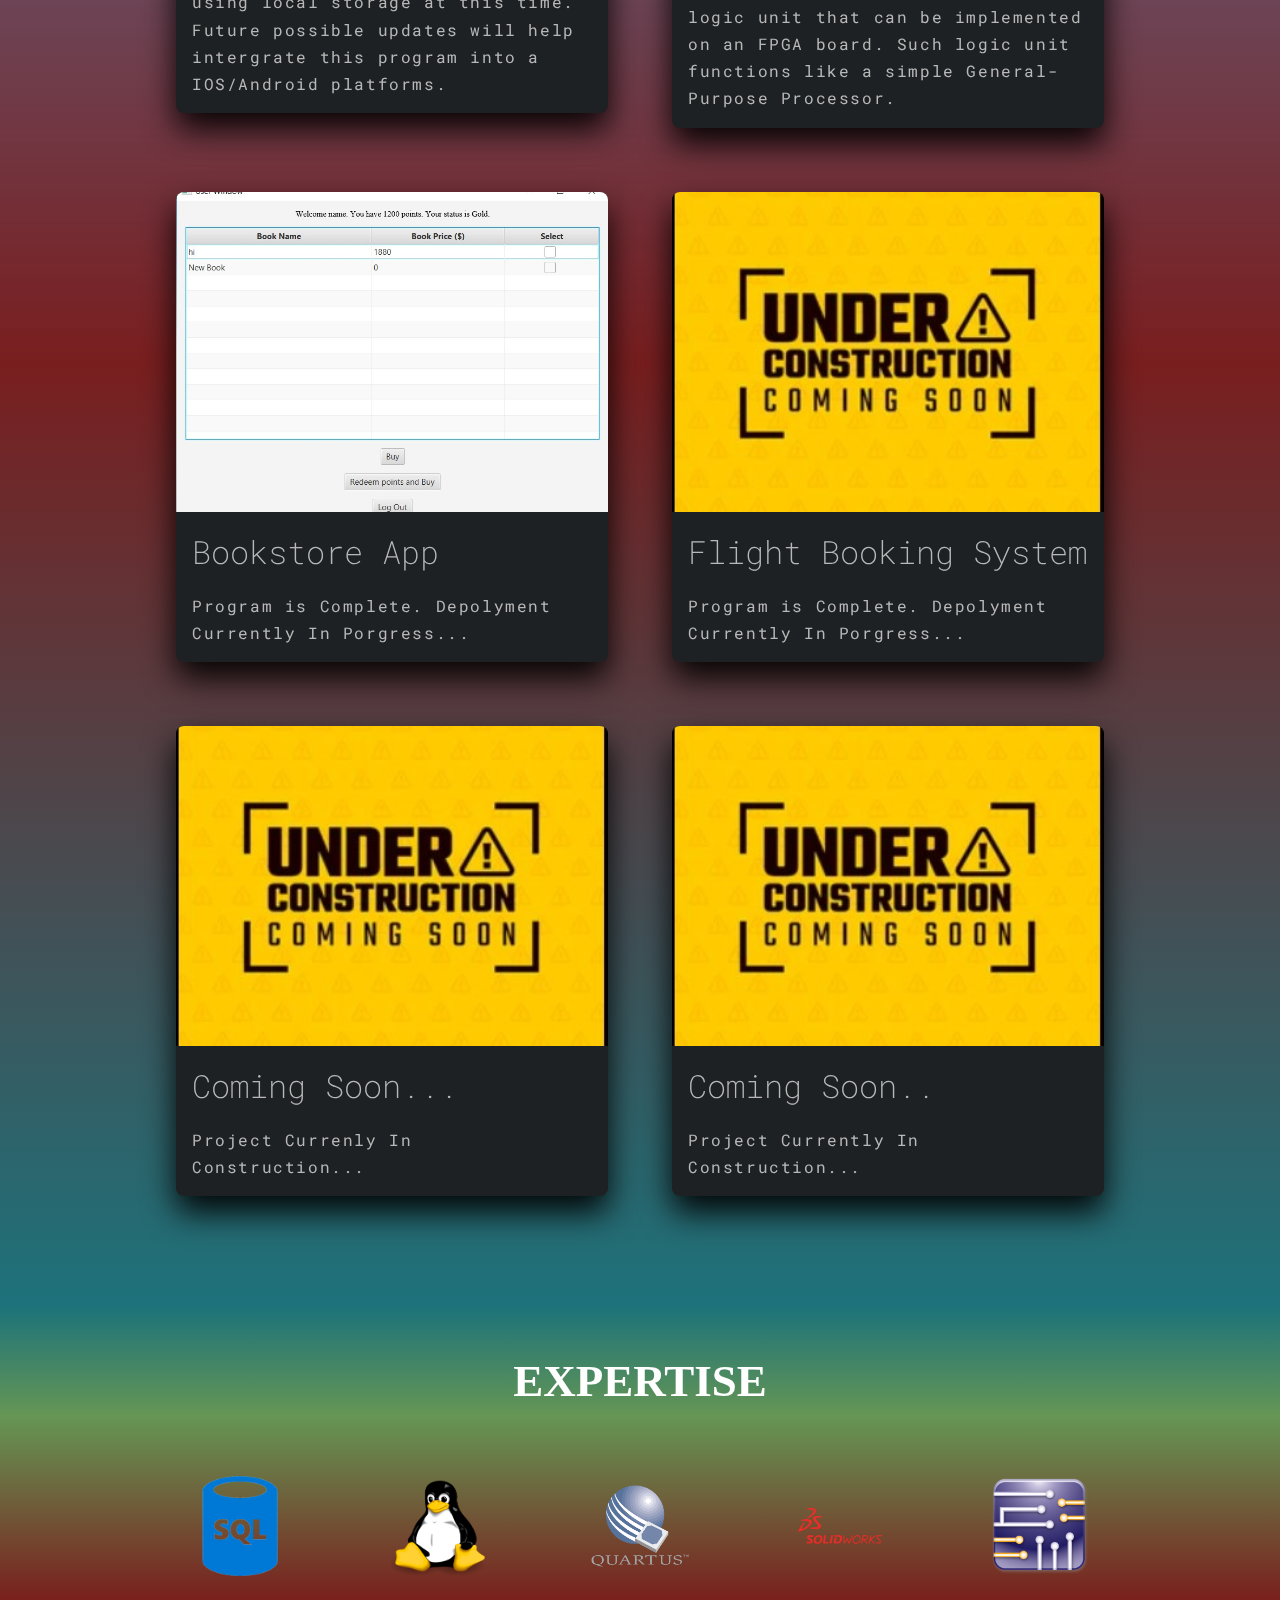
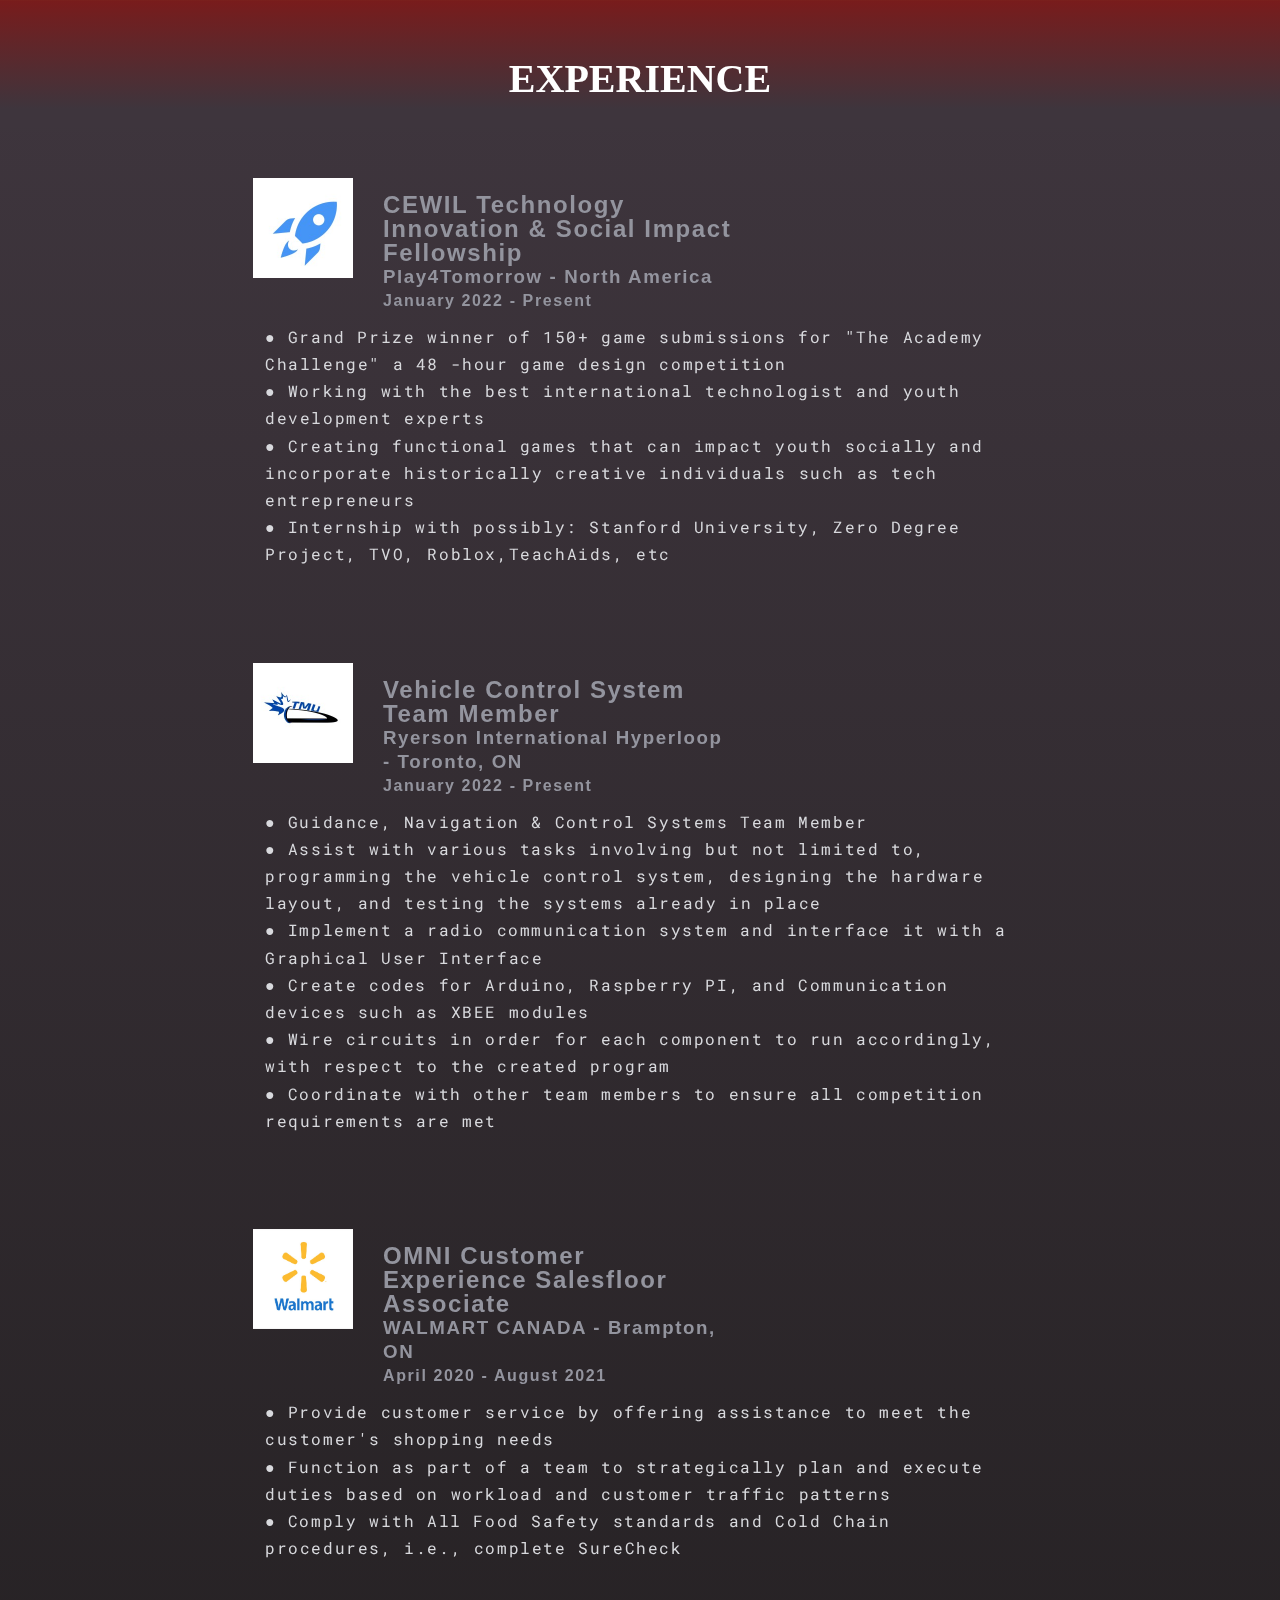
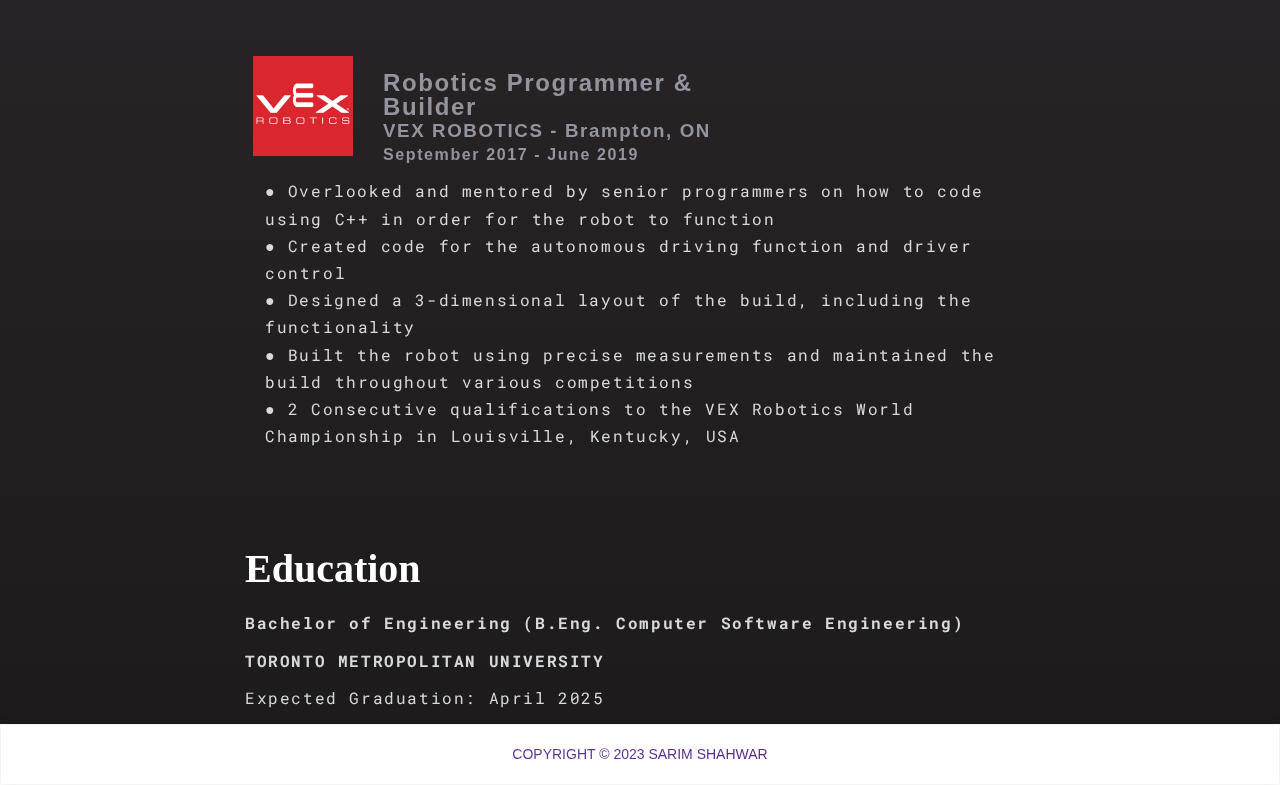
==== commit fe0ecde9: "Update Portfolio.html" ====
--- a/Portfolio.html
+++ b/Portfolio.html
@@ -19,10 +19,10 @@
             <li><a href="mailto:Sarimshahwar@gmail.com?subject=Following up from Resume" target="_blank">Email</a></li>
             <li><a href="#about">About</a></li>
             <li><a href="#experience">Experience</a></li>
-            <li><a href="#skills">EXPERTISE</a></li>
+            <li><a href="#skills">Expertise</a></li>
             <li><a href="#education">Education</a></li>
 
-           <!--<li> <li><a href="#contact">Contact</a></li> -->
+           <li><a href="Sarim_Shahwar_Resume.pdf" download>Resume</a></li> 
         </ul>
     </div>
 
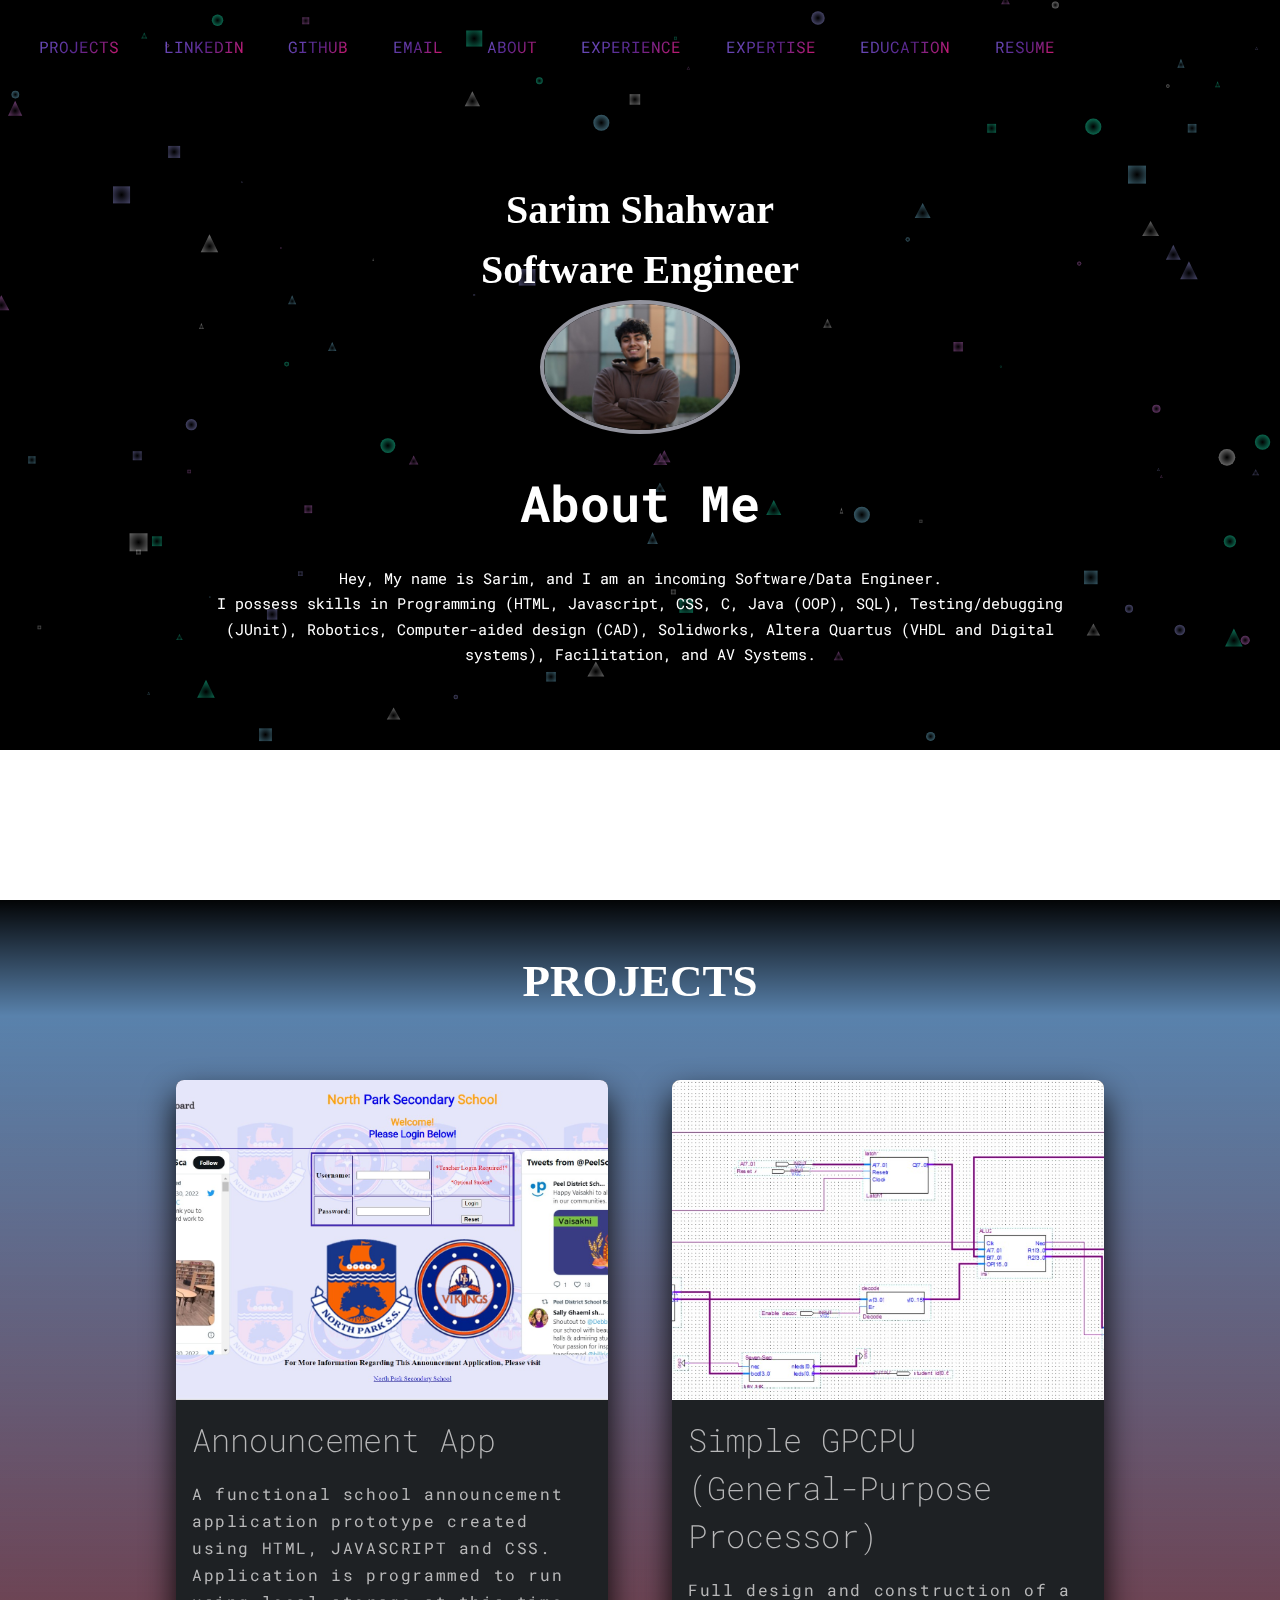
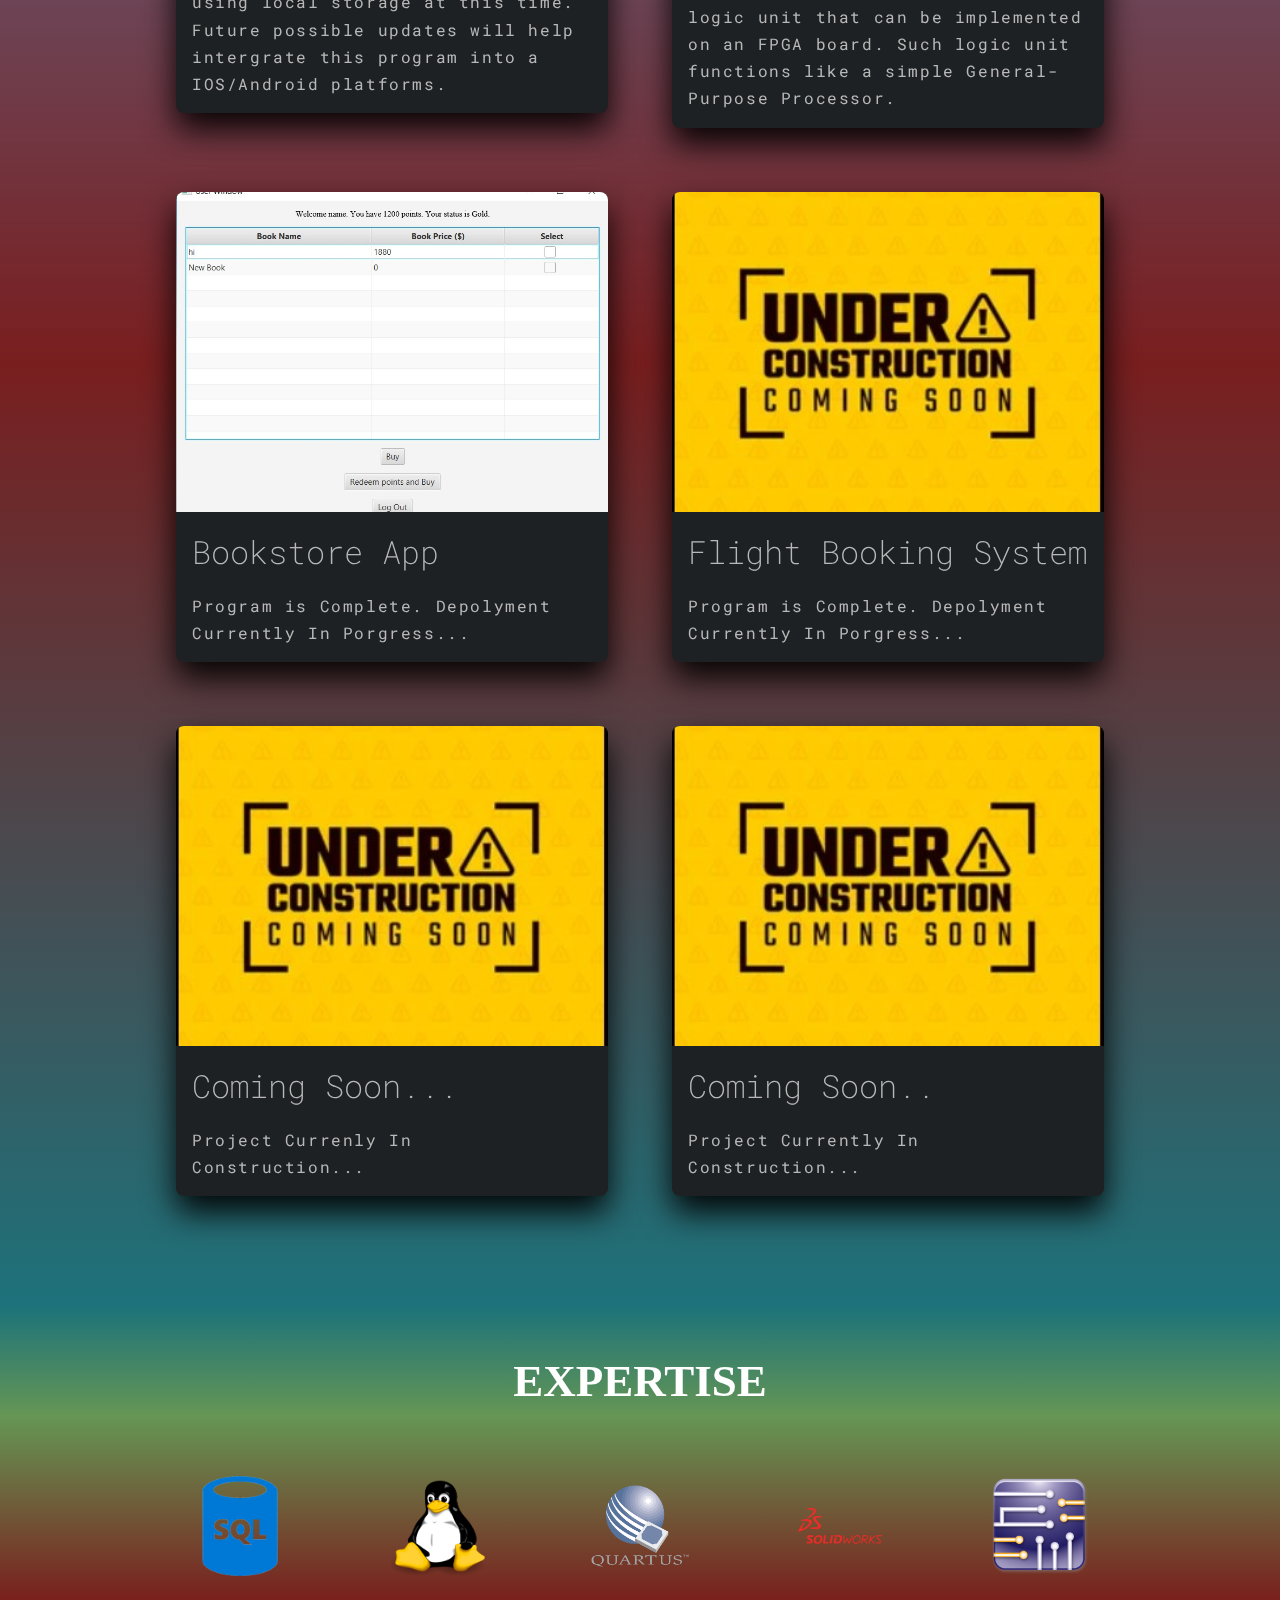
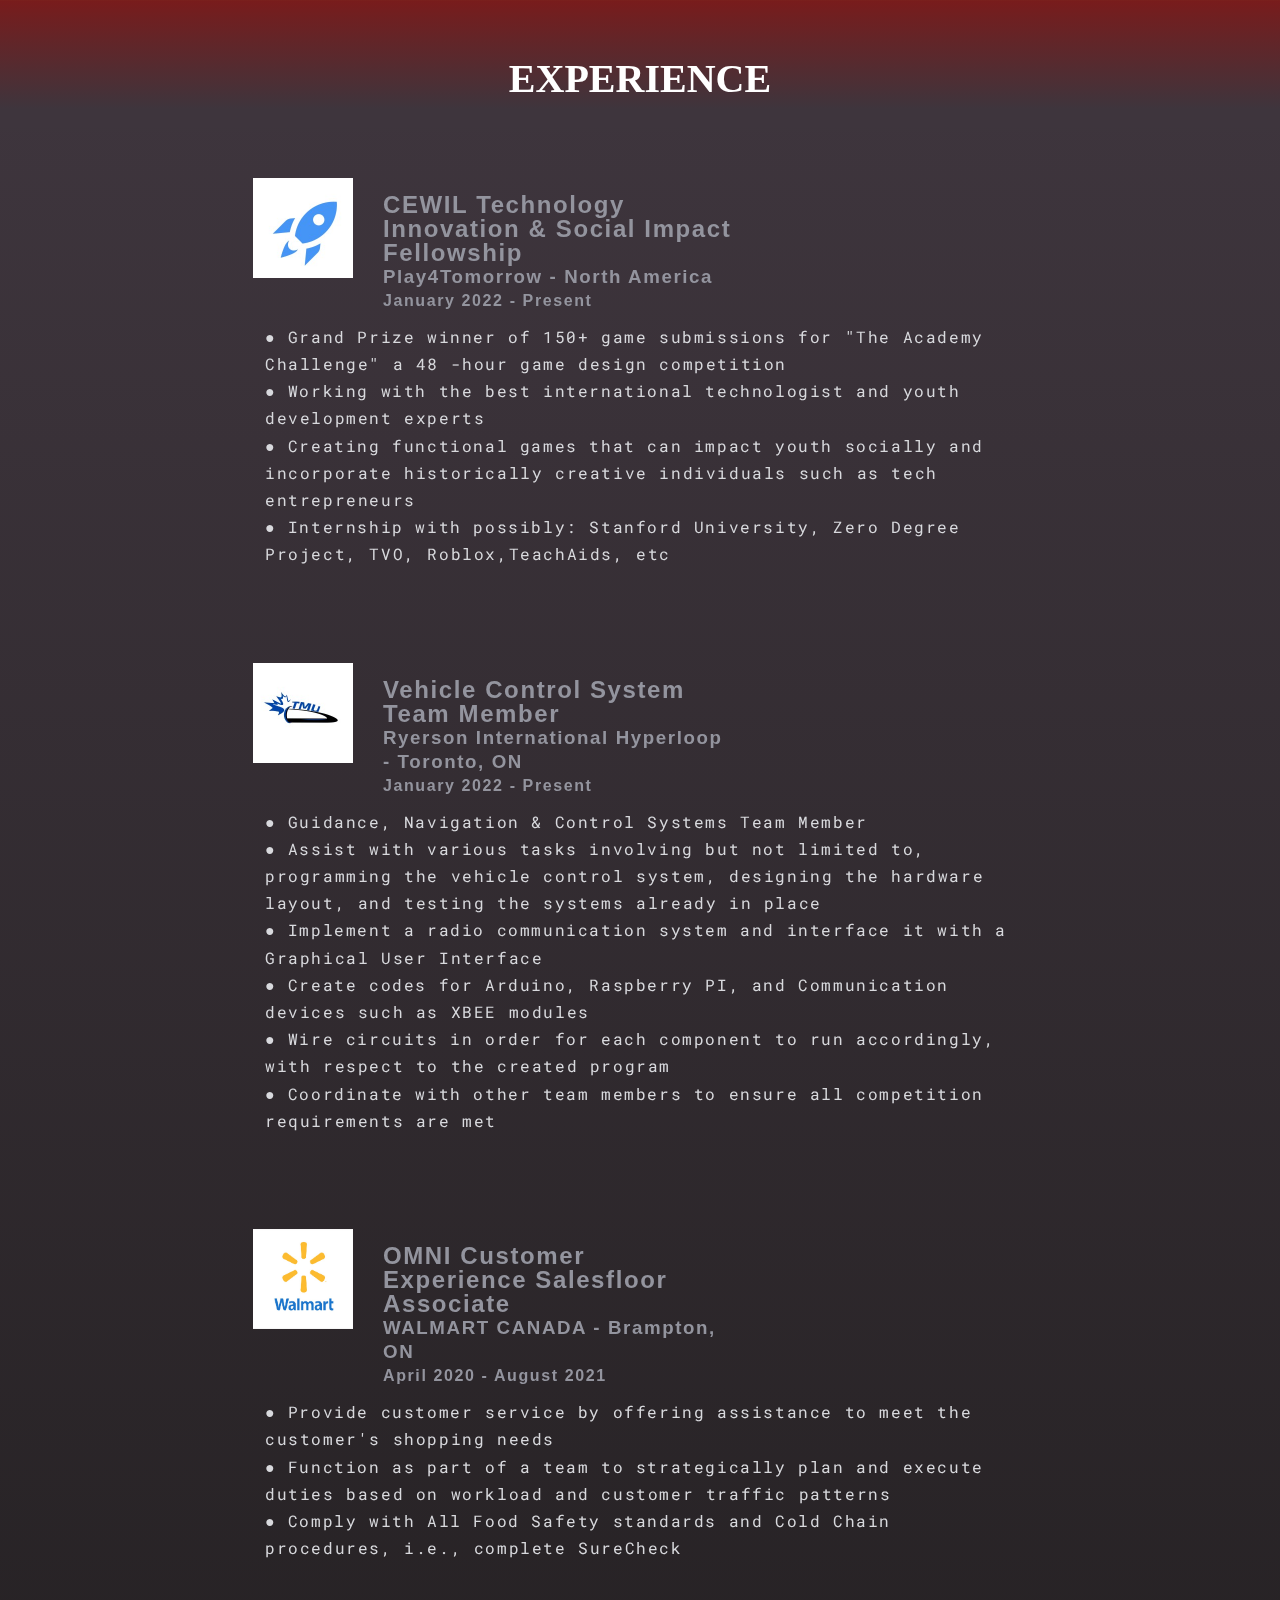
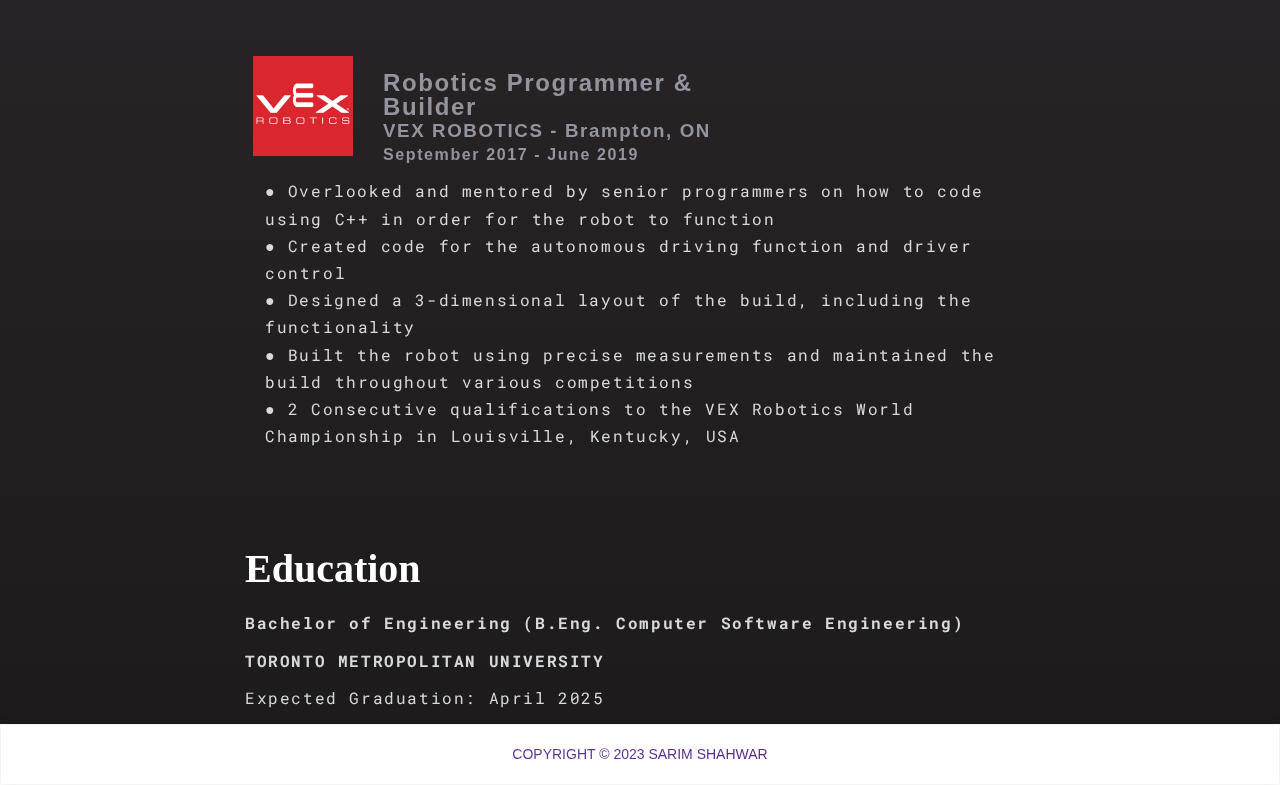
==== commit 703d84f1: "Update Portfolio.html" ====
--- a/Portfolio.html
+++ b/Portfolio.html
@@ -21,7 +21,6 @@
             <li><a href="#experience">Experience</a></li>
             <li><a href="#skills">Expertise</a></li>
             <li><a href="#education">Education</a></li>
-
            <li><a href="Sarim_Shahwar_Resume.pdf" download>Resume</a></li> 
         </ul>
     </div>
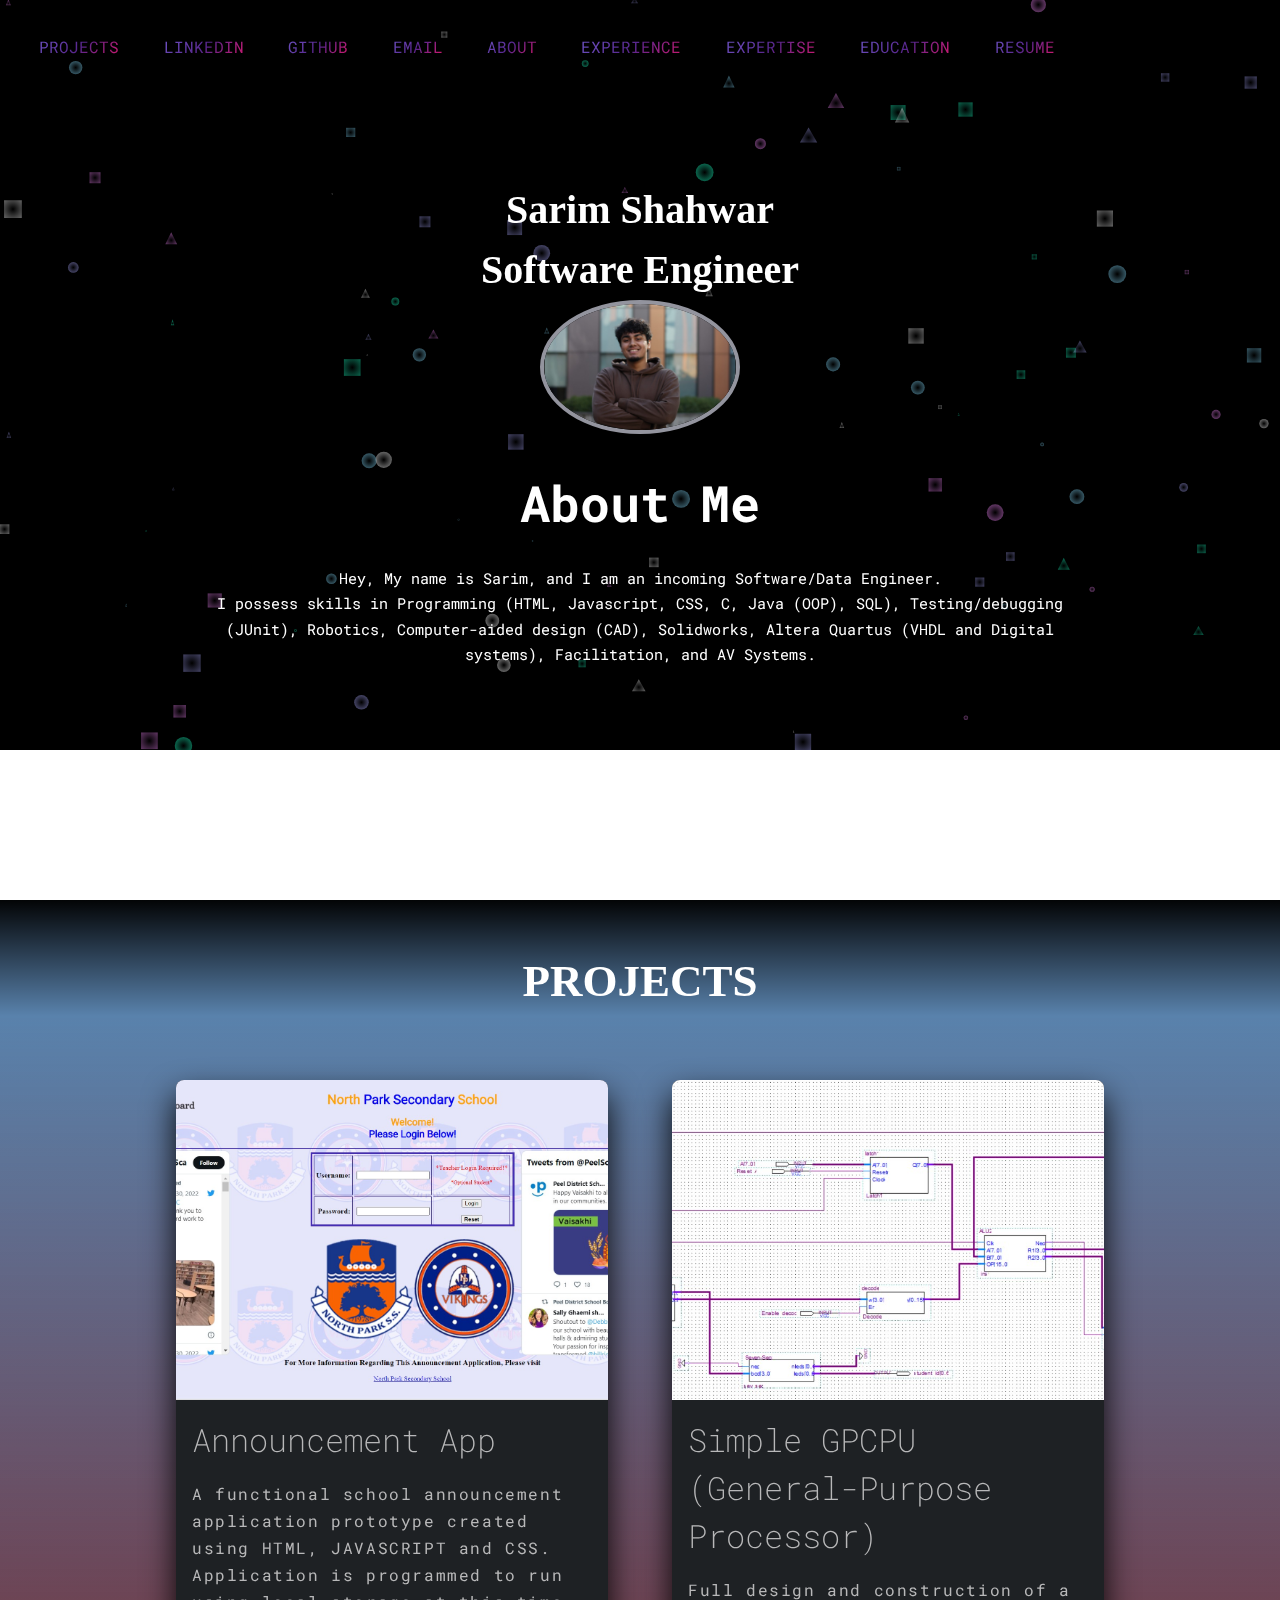
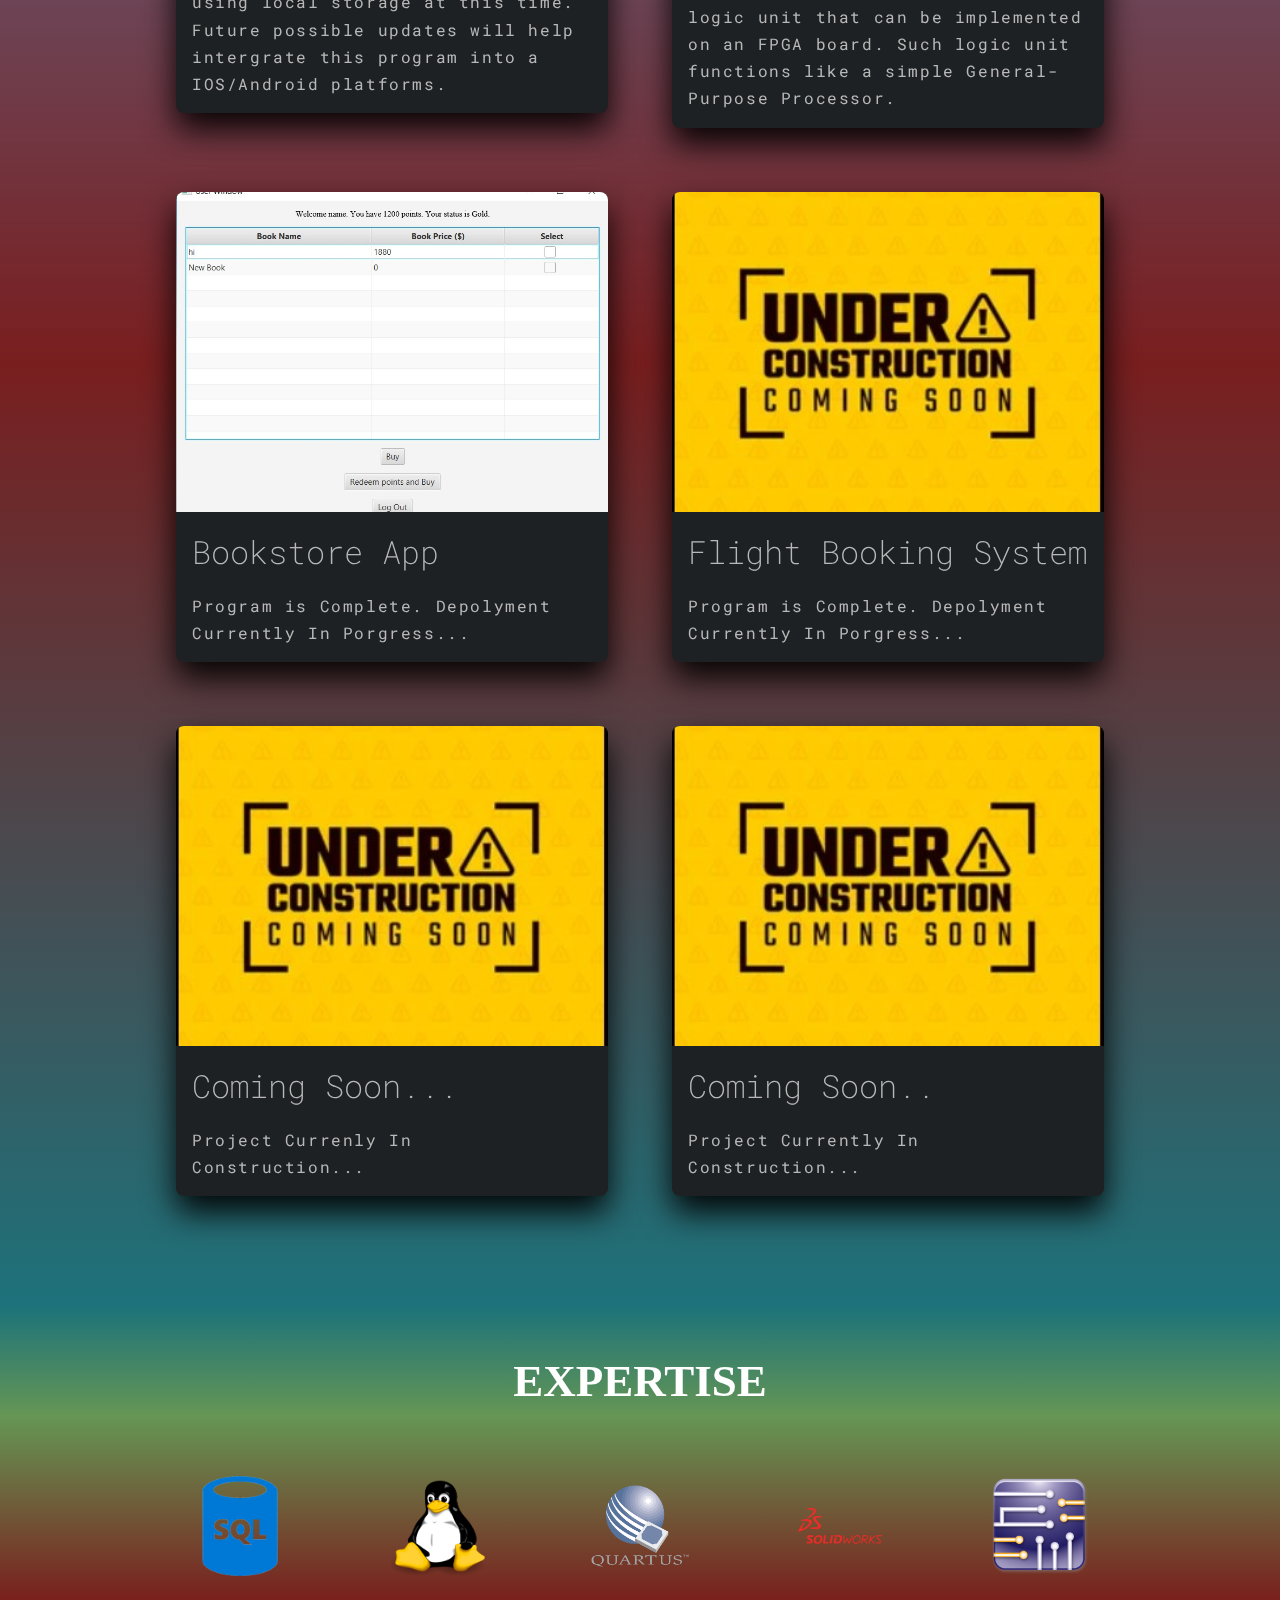
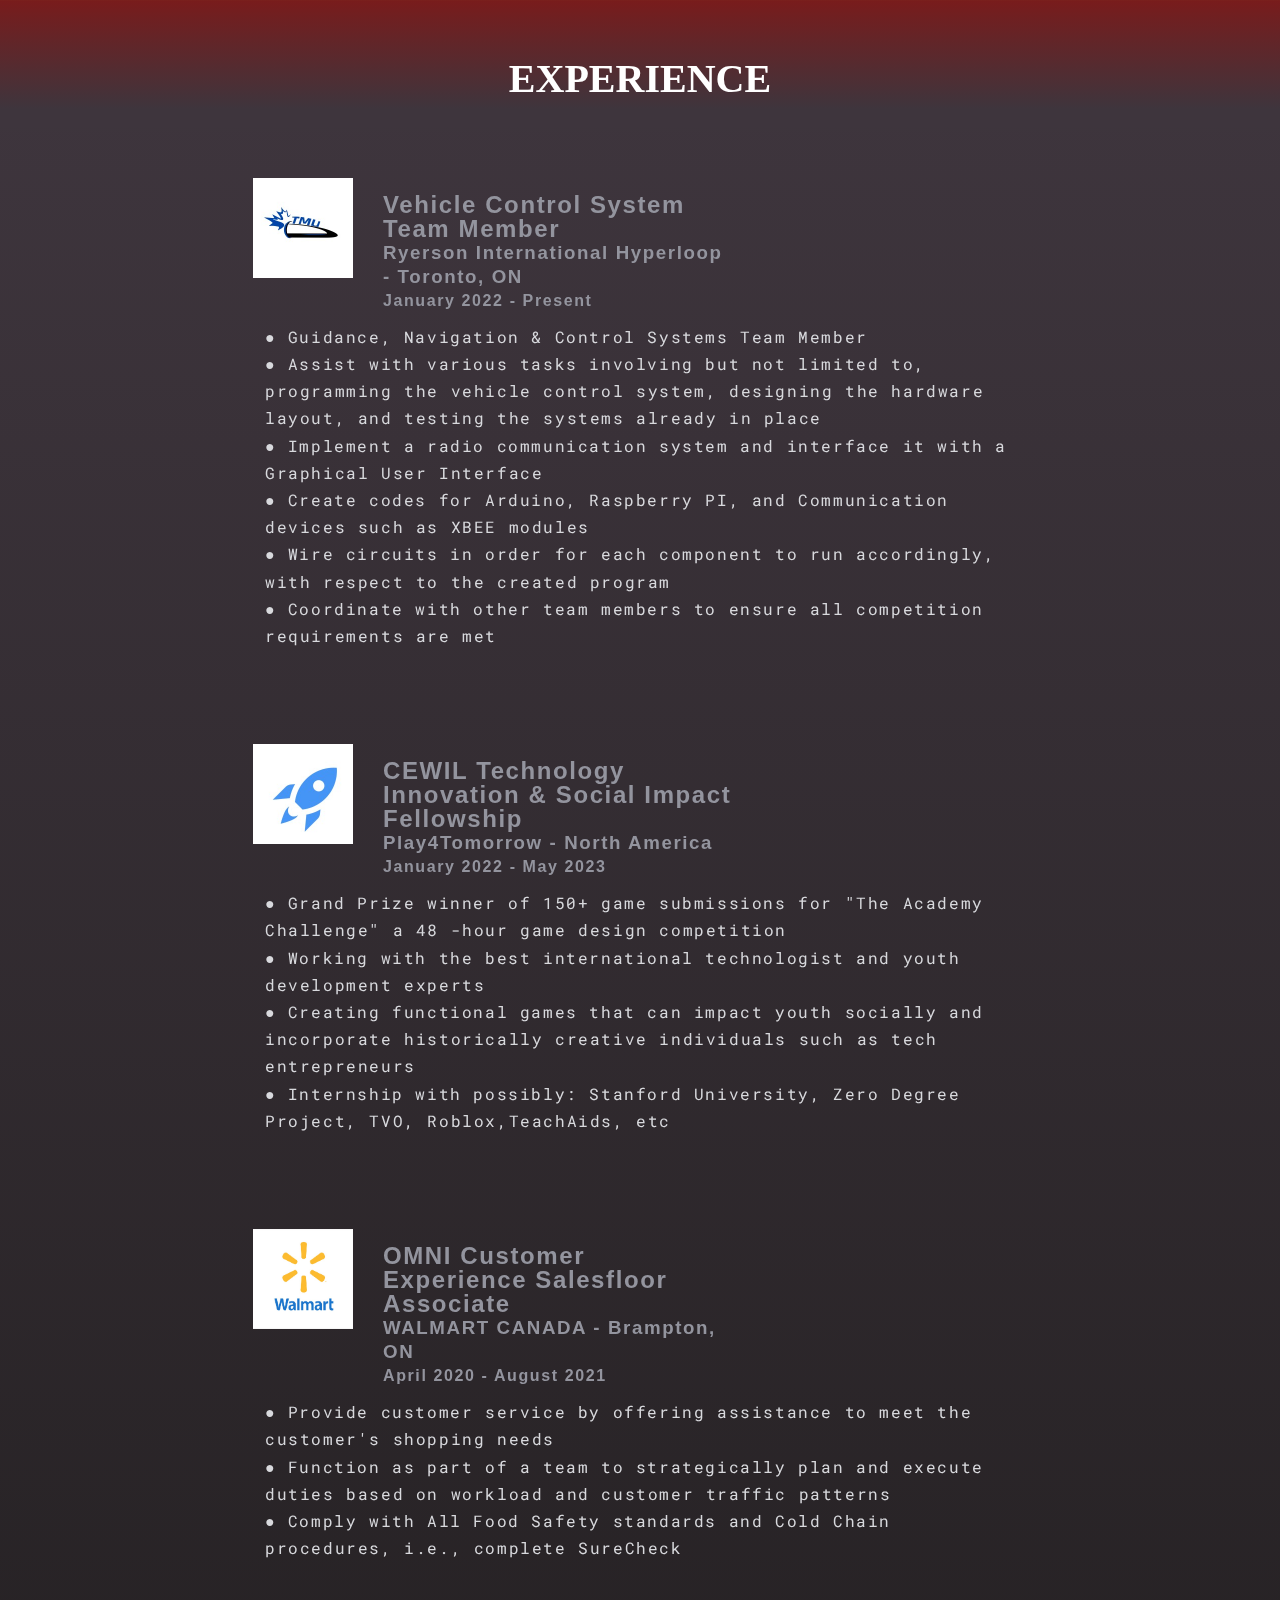
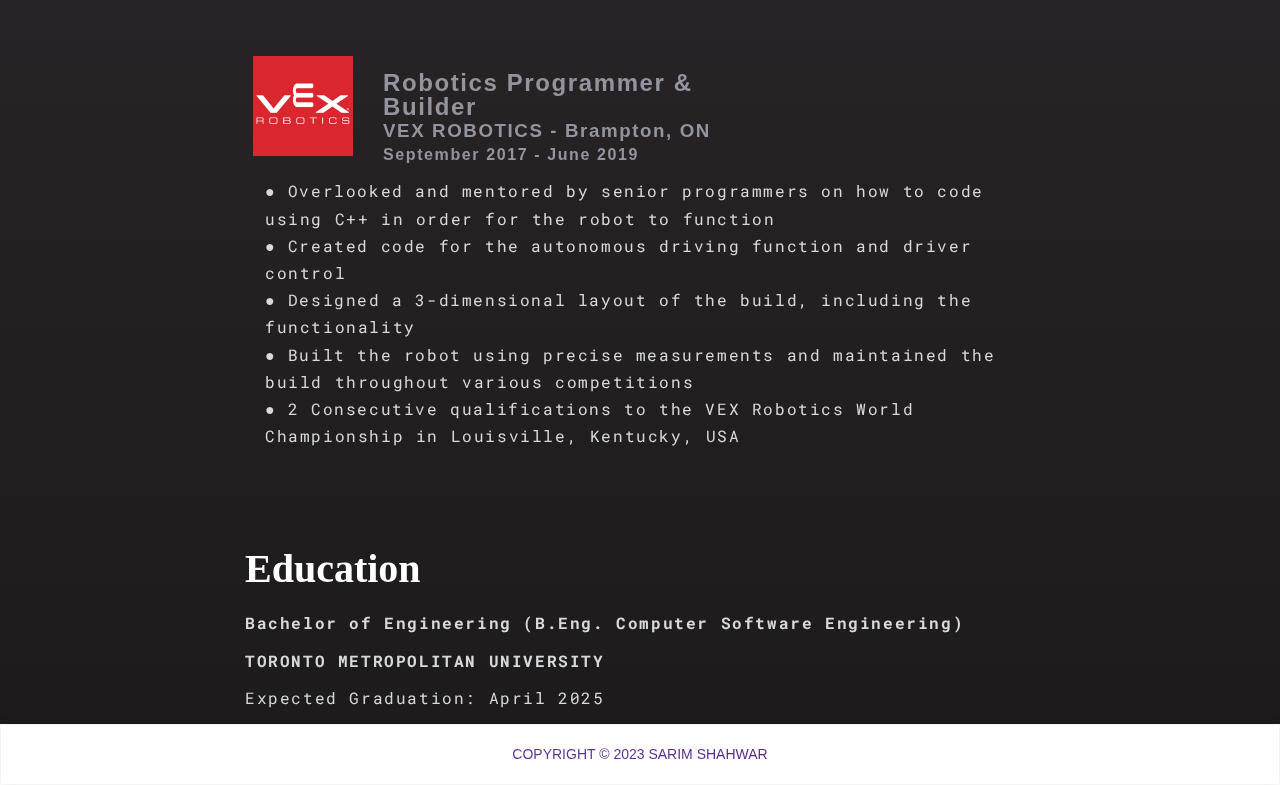
==== commit 3997398c: "Update Portfolio.html" ====
--- a/Portfolio.html
+++ b/Portfolio.html
@@ -155,13 +155,35 @@
     <h1 class="expTitle" id="experience">EXPERIENCE</h1>
     <div class="experience">
 
+	 <div class="box">
+            <div class="head">
+                <img class="box-img" src="Images/Hyperloop.jpg">
+                <div class="title">
+                    <h2 class="header">Vehicle Control System Team Member</h2>
+                    <h3 class="subheader">Ryerson International Hyperloop - Toronto, ON</h3>
+                    <h4>January 2022 - Present</h4>
+                </div>
+            </div>
+            <p class="text">
+                ● Guidance, Navigation & Control Systems Team Member <br>
+                    ● Assist with various tasks involving but not limited to, programming the vehicle control system, designing the hardware layout, and testing the systems already in place
+                <br>
+                    ●  Implement a radio communication system and interface it with a Graphical User Interface <br>
+                    ● Create codes for Arduino, Raspberry PI, and Communication devices such as XBEE modules <br>
+                    ● Wire circuits in order for each component to run accordingly, with respect to the created program <br>
+		    ● Coordinate with other team members to ensure all competition requirements are met <br>
+
+            </p>
+        </div>    
+	    
+	    
         <div class="box">
             <div class="head">
                 <img class="box-img" src="Images/Play4Tomorrow.jpg">
                 <div class="title">
                     <h2 class="header">CEWIL Technology Innovation & Social Impact Fellowship</h2>
                     <h3 class="subheader">Play4Tomorrow - North America</h3>
-                    <h4>January 2022 - Present</h4>
+                    <h4>January 2022 - May 2023</h4>
                 </div>
             </div>
             <p class="text">
@@ -171,27 +193,6 @@
                 ● Creating functional games that can impact youth socially and incorporate historically creative individuals such as tech entrepreneurs
                 <br>
                 ● Internship with possibly: Stanford University, Zero Degree Project, TVO, Roblox,TeachAids, etc<br>
-
-            </p>
-        </div>
-
-        <div class="box">
-            <div class="head">
-                <img class="box-img" src="Images/Hyperloop.jpg">
-                <div class="title">
-                    <h2 class="header">Vehicle Control System Team Member</h2>
-                    <h3 class="subheader">Ryerson International Hyperloop - Toronto, ON</h3>
-                    <h4>January 2022 - Present</h4>
-                </div>
-            </div>
-            <p class="text">
-                ● Guidance, Navigation & Control Systems Team Member <br>
-                    ● Assist with various tasks involving but not limited to, programming the vehicle control system, designing the hardware layout, and testing the systems already in place
-                <br>
-                    ●  Implement a radio communication system and interface it with a Graphical User Interface <br>
-                    ● Create codes for Arduino, Raspberry PI, and Communication devices such as XBEE modules <br>
-                    ● Wire circuits in order for each component to run accordingly, with respect to the created program <br>
-			        ● Coordinate with other team members to ensure all competition requirements are met <br>
 
             </p>
         </div>
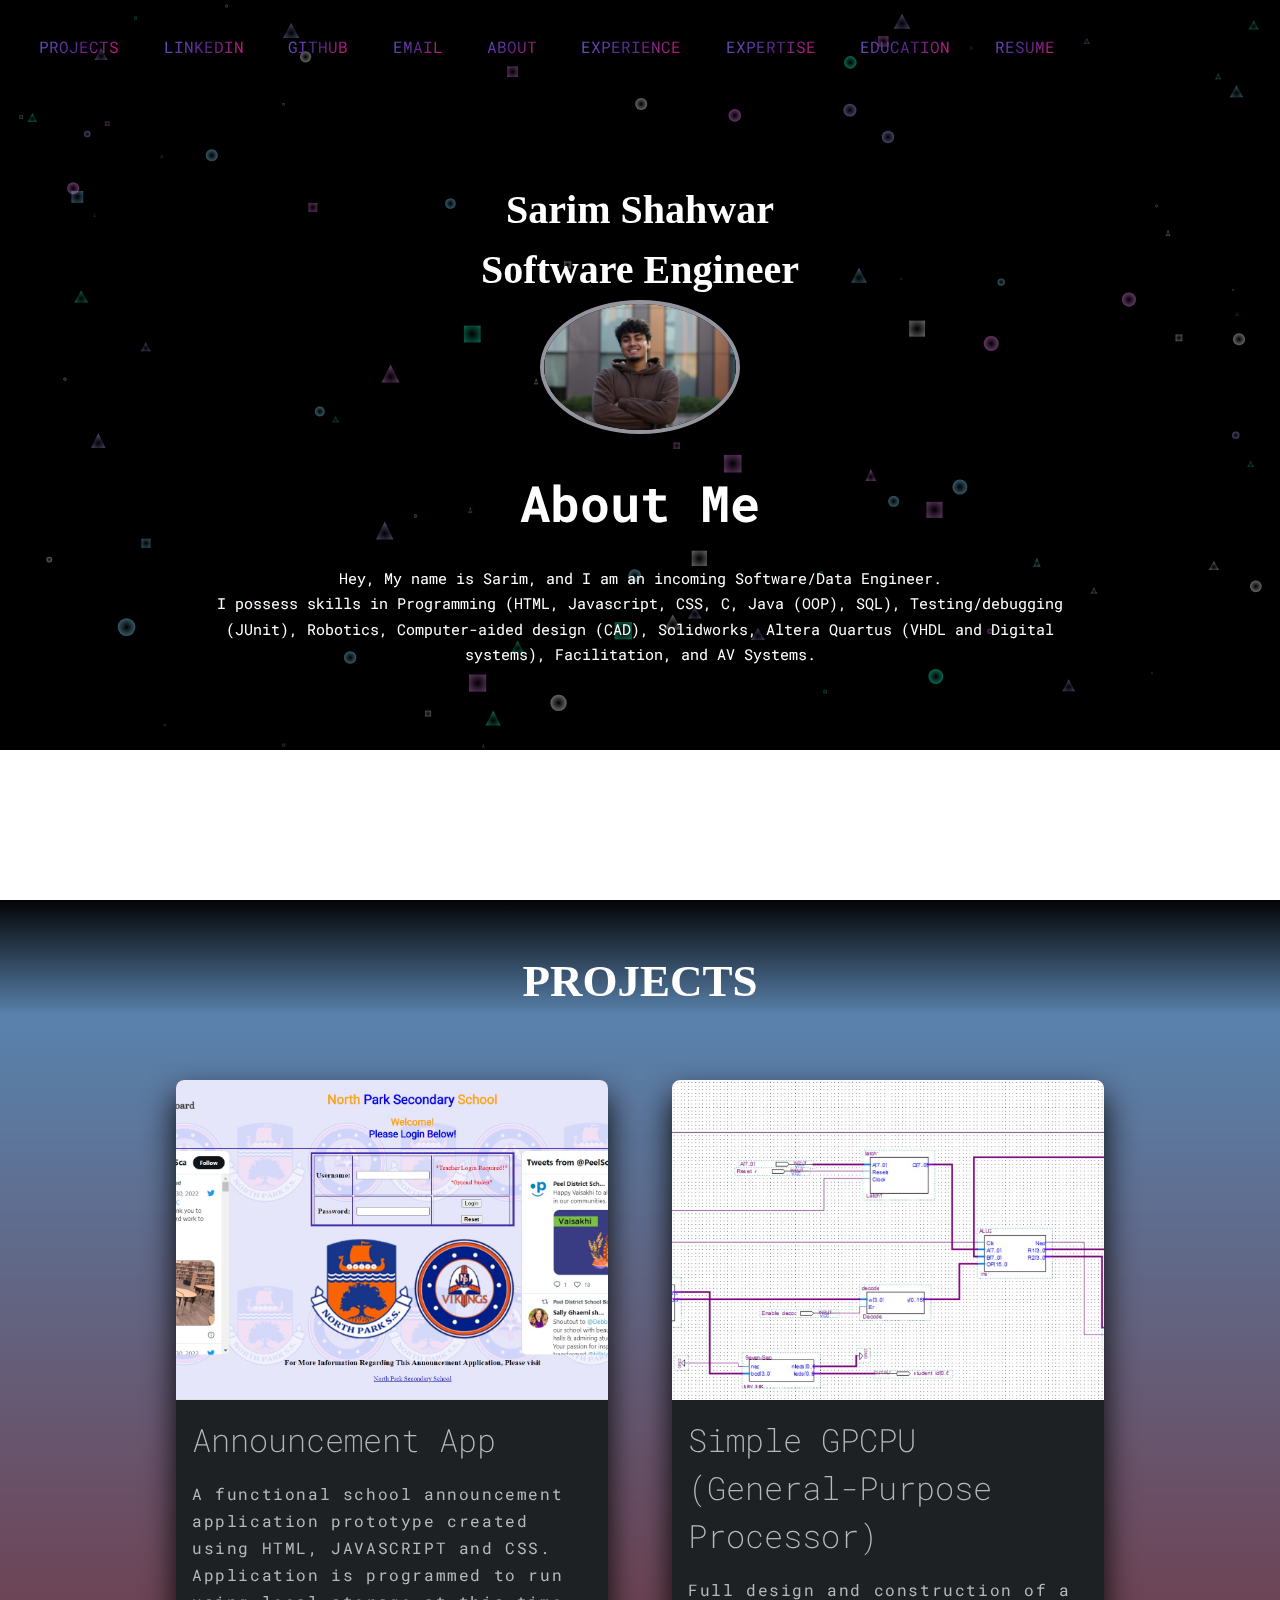
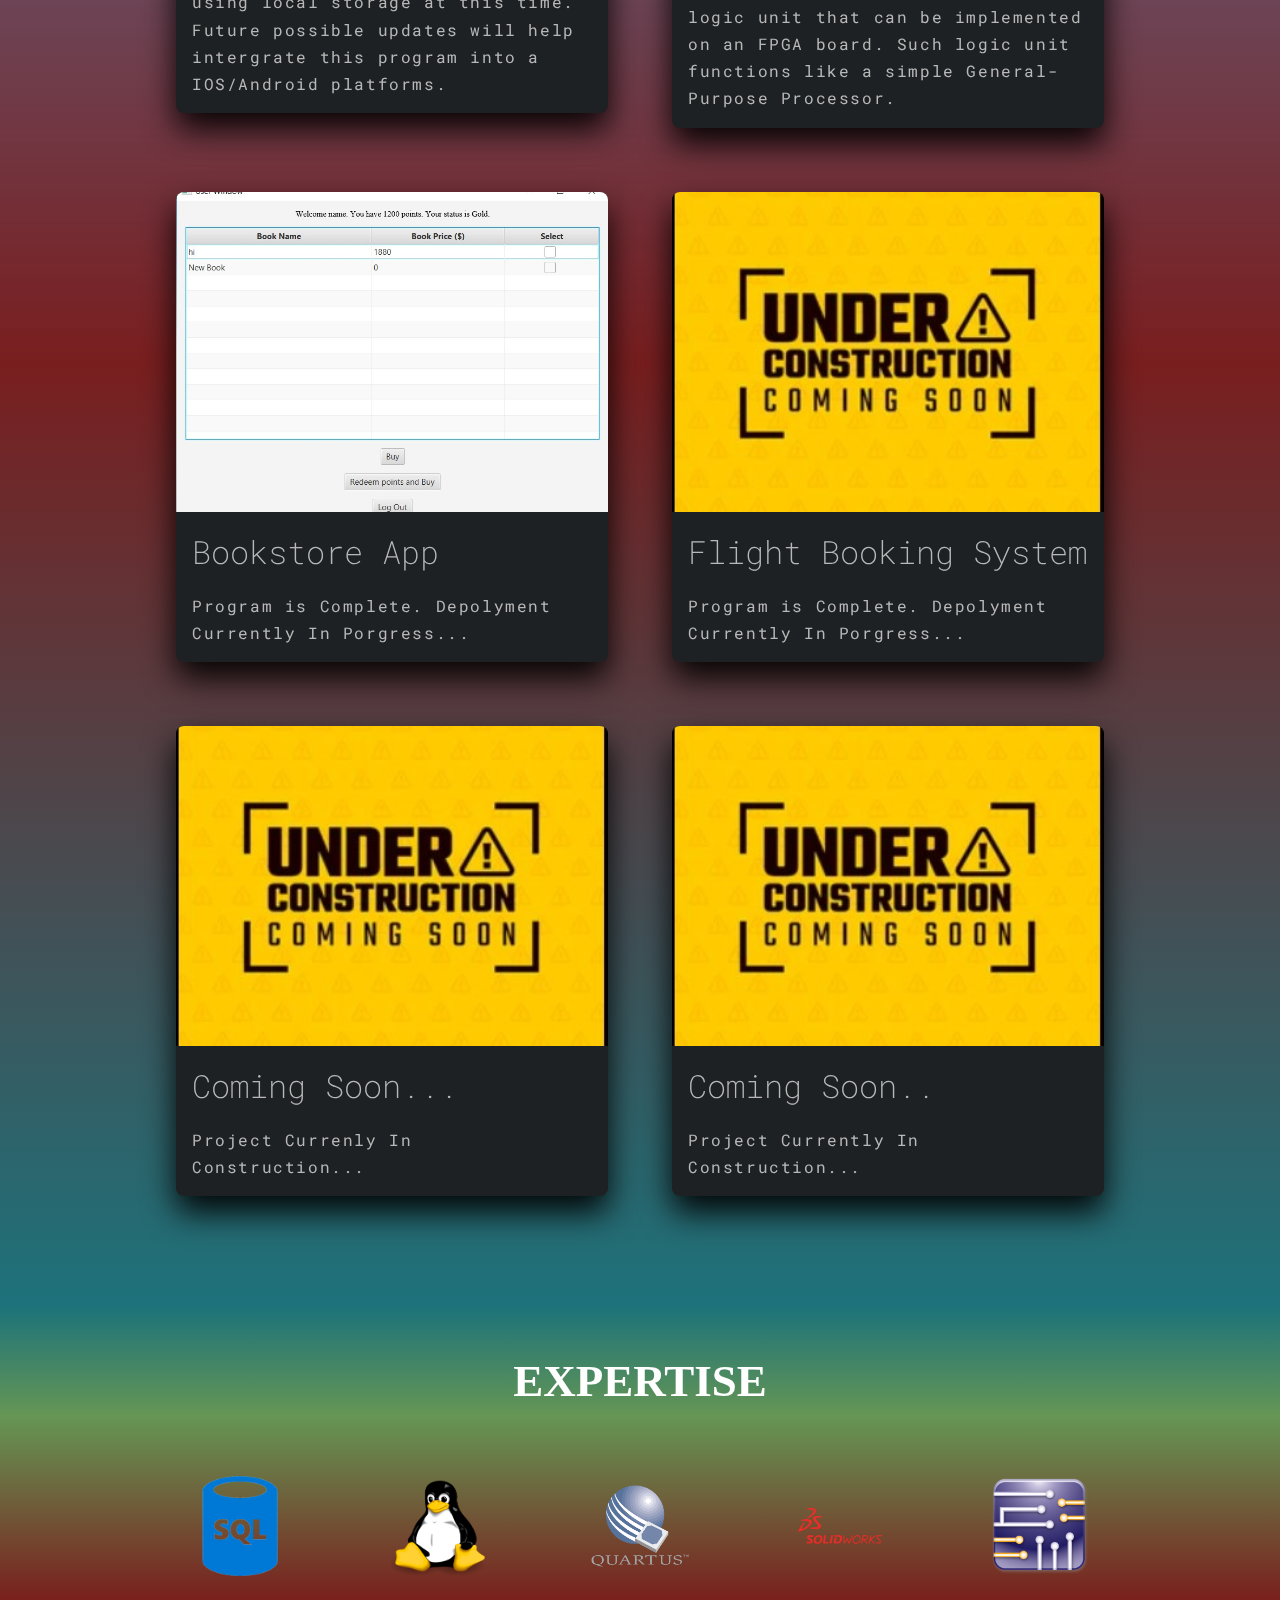
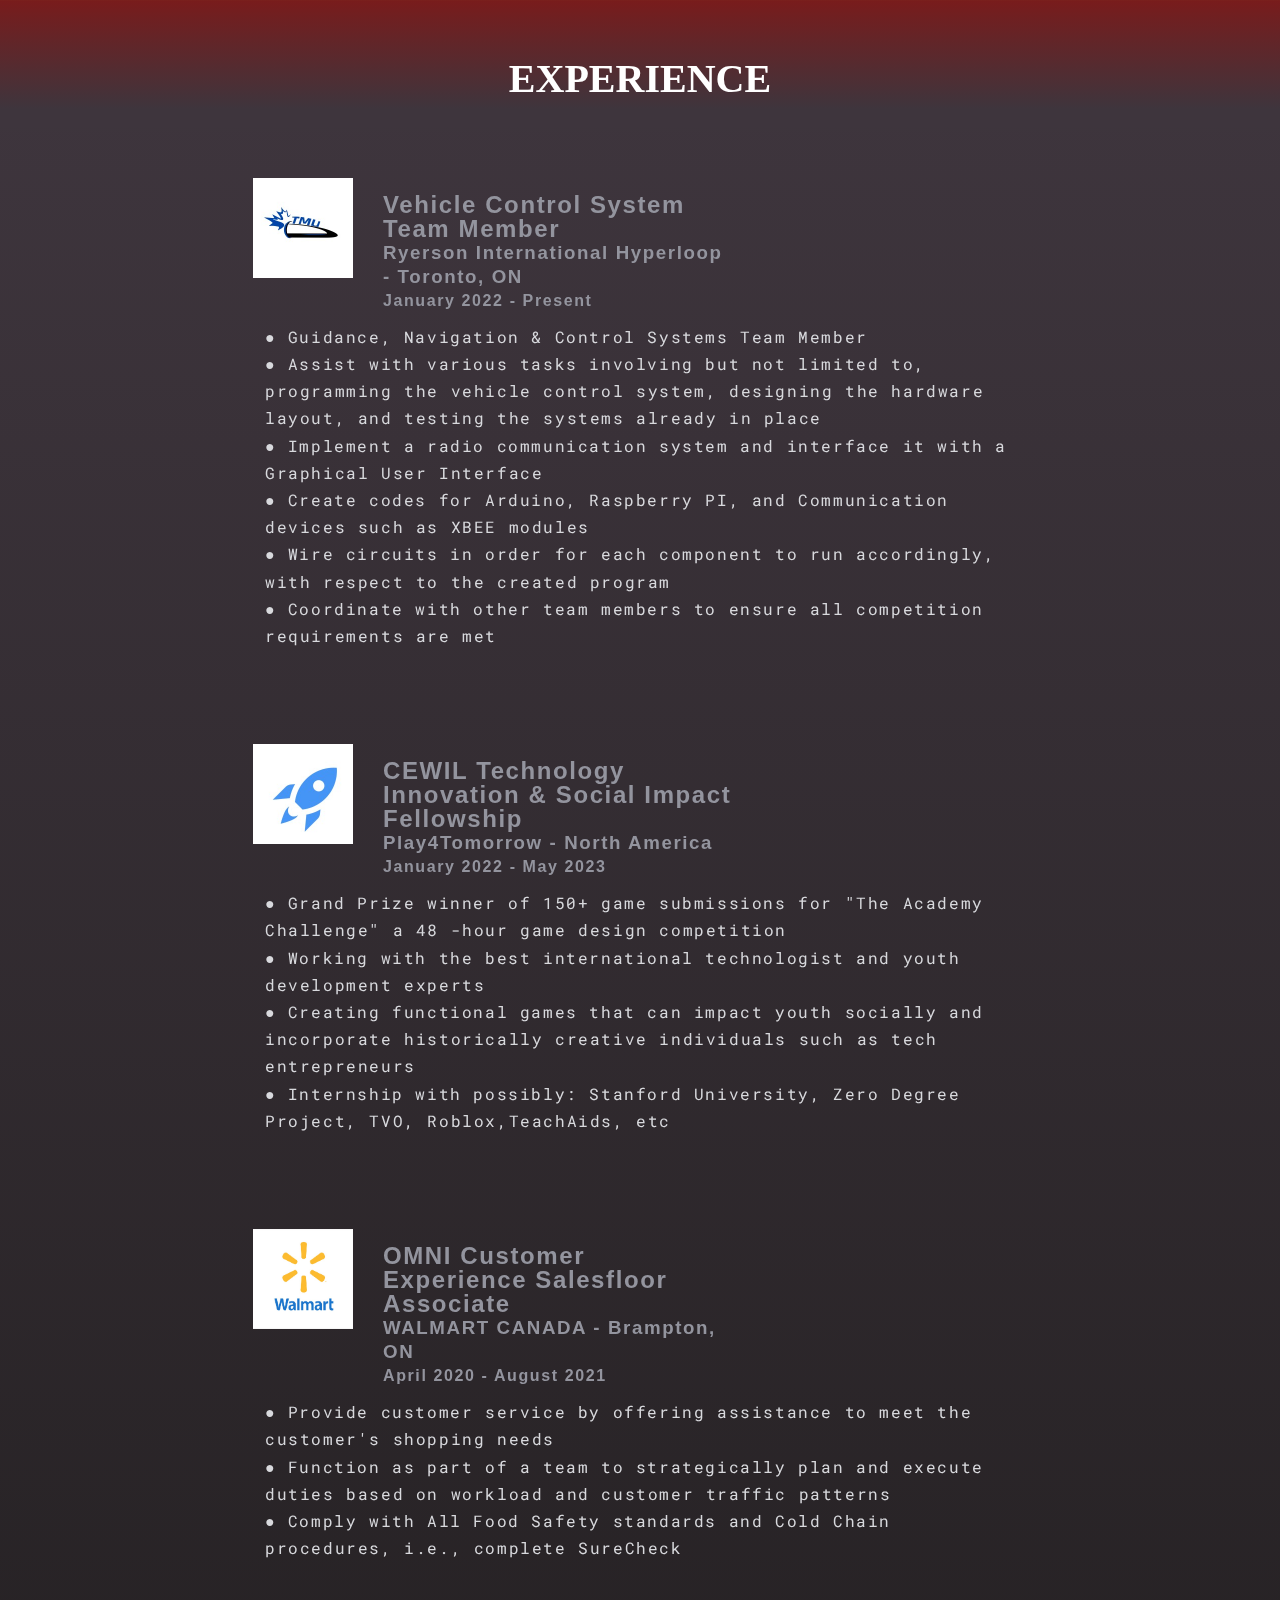
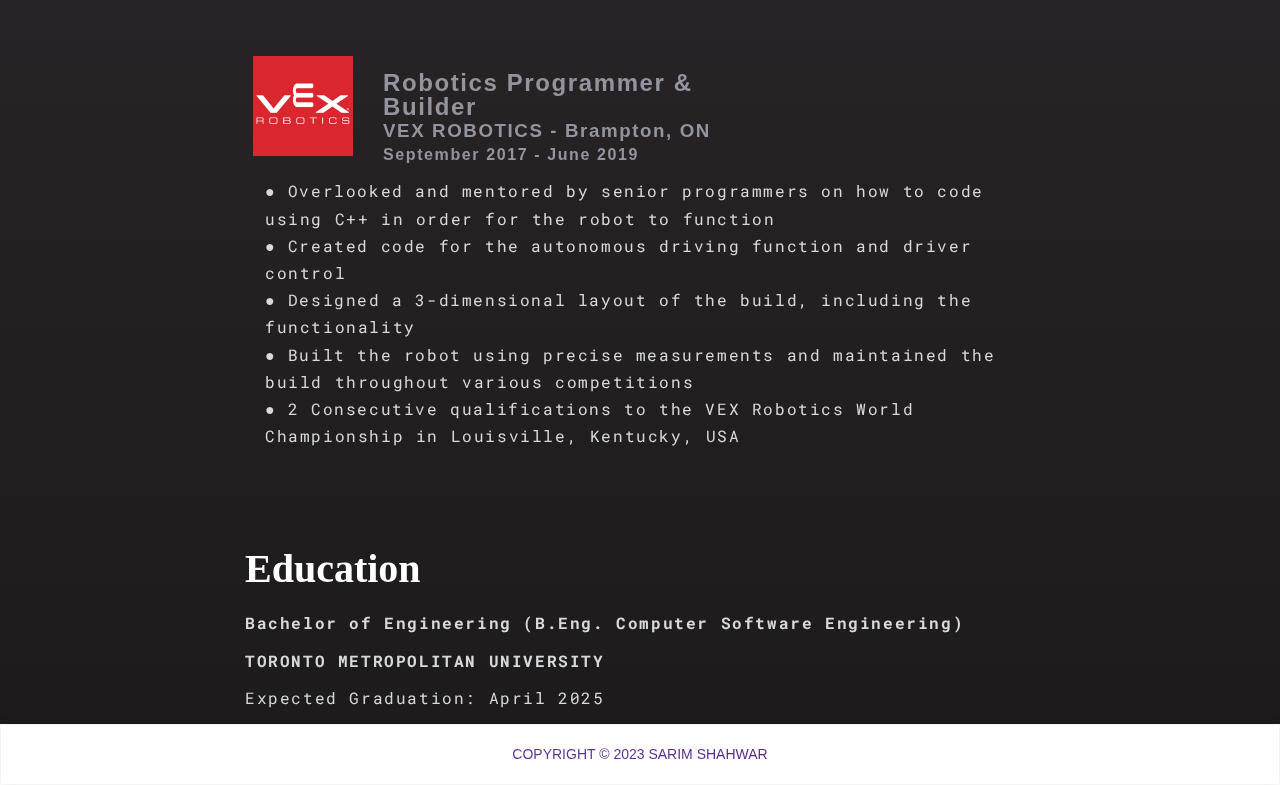
==== commit 610f1b09: "Update Portfolio.html" ====
--- a/Portfolio.html
+++ b/Portfolio.html
@@ -21,7 +21,7 @@
             <li><a href="#experience">Experience</a></li>
             <li><a href="#skills">Expertise</a></li>
             <li><a href="#education">Education</a></li>
-           <li><a href="Sarim_Shahwar_Resume.pdf" download>Resume</a></li> 
+           <li><a href="Resume-Sarim_Shahwar.pdf" download>Resume</a></li> 
         </ul>
     </div>
 
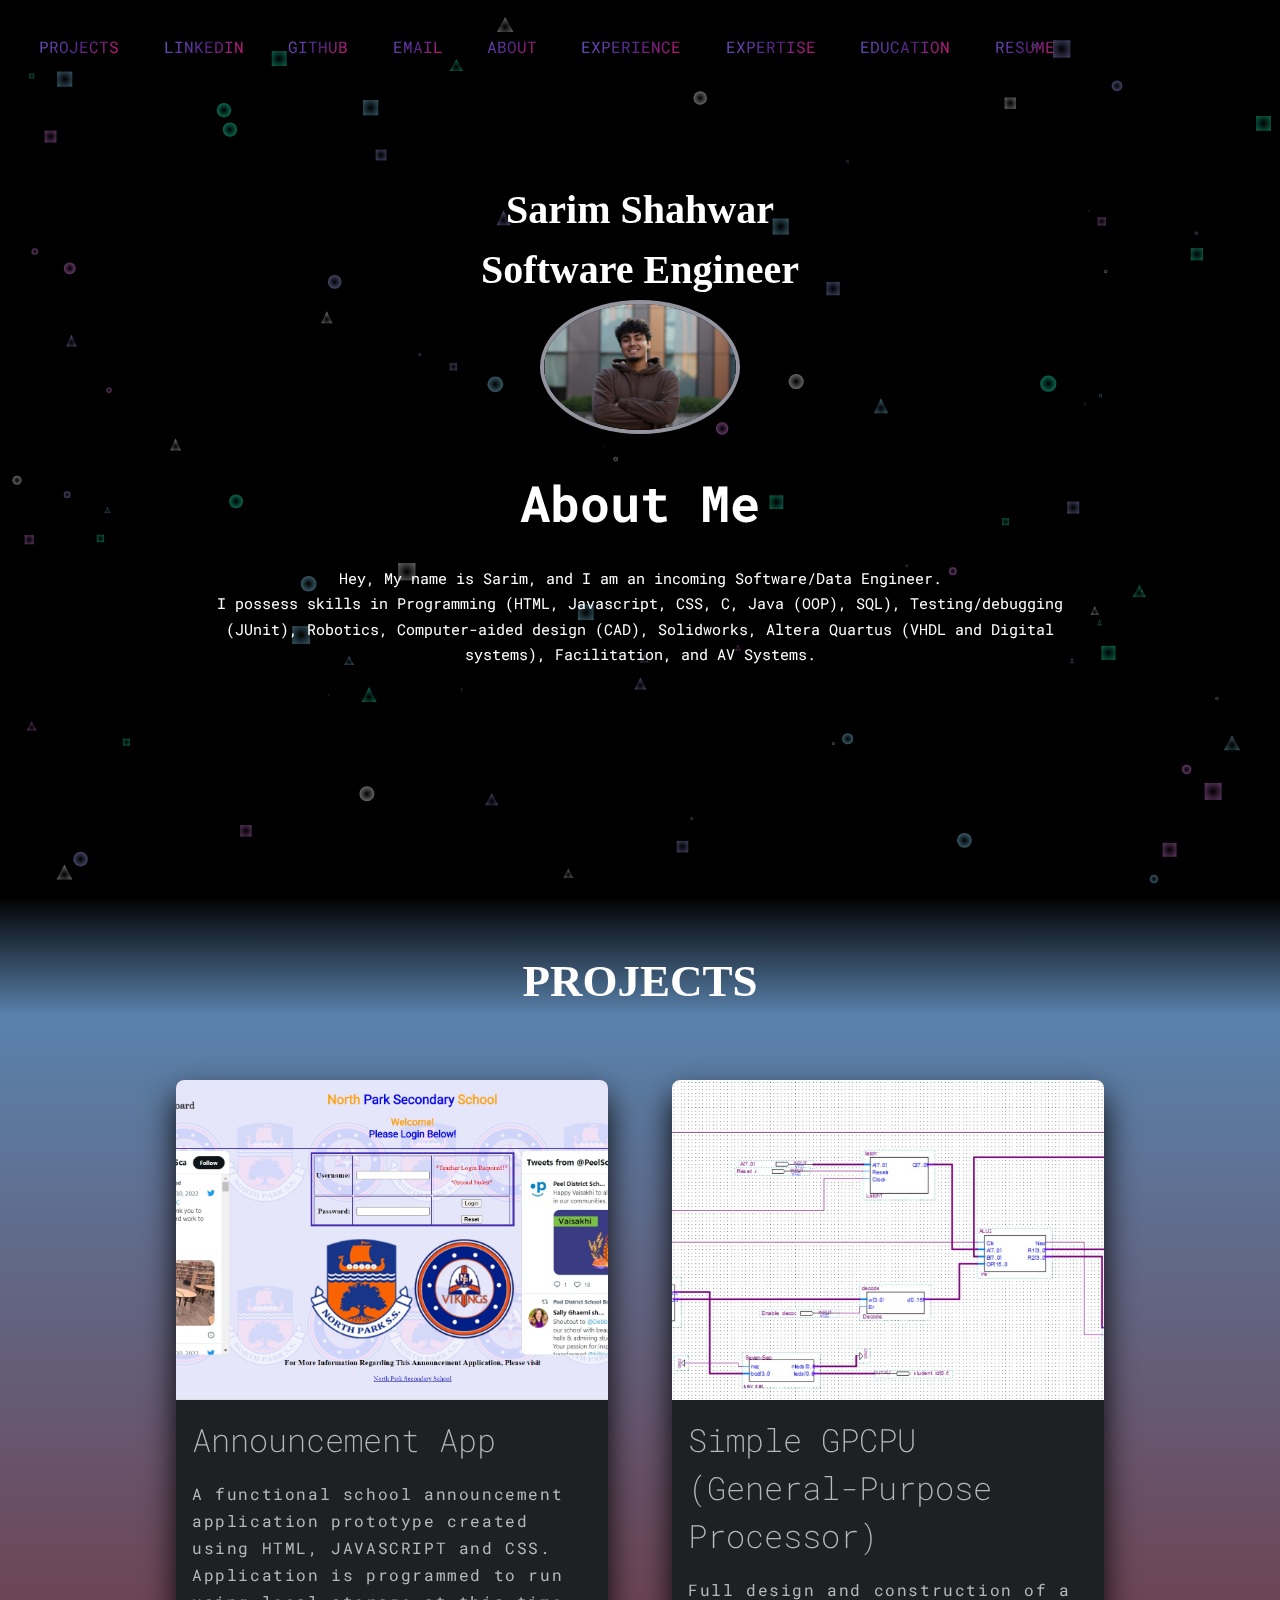
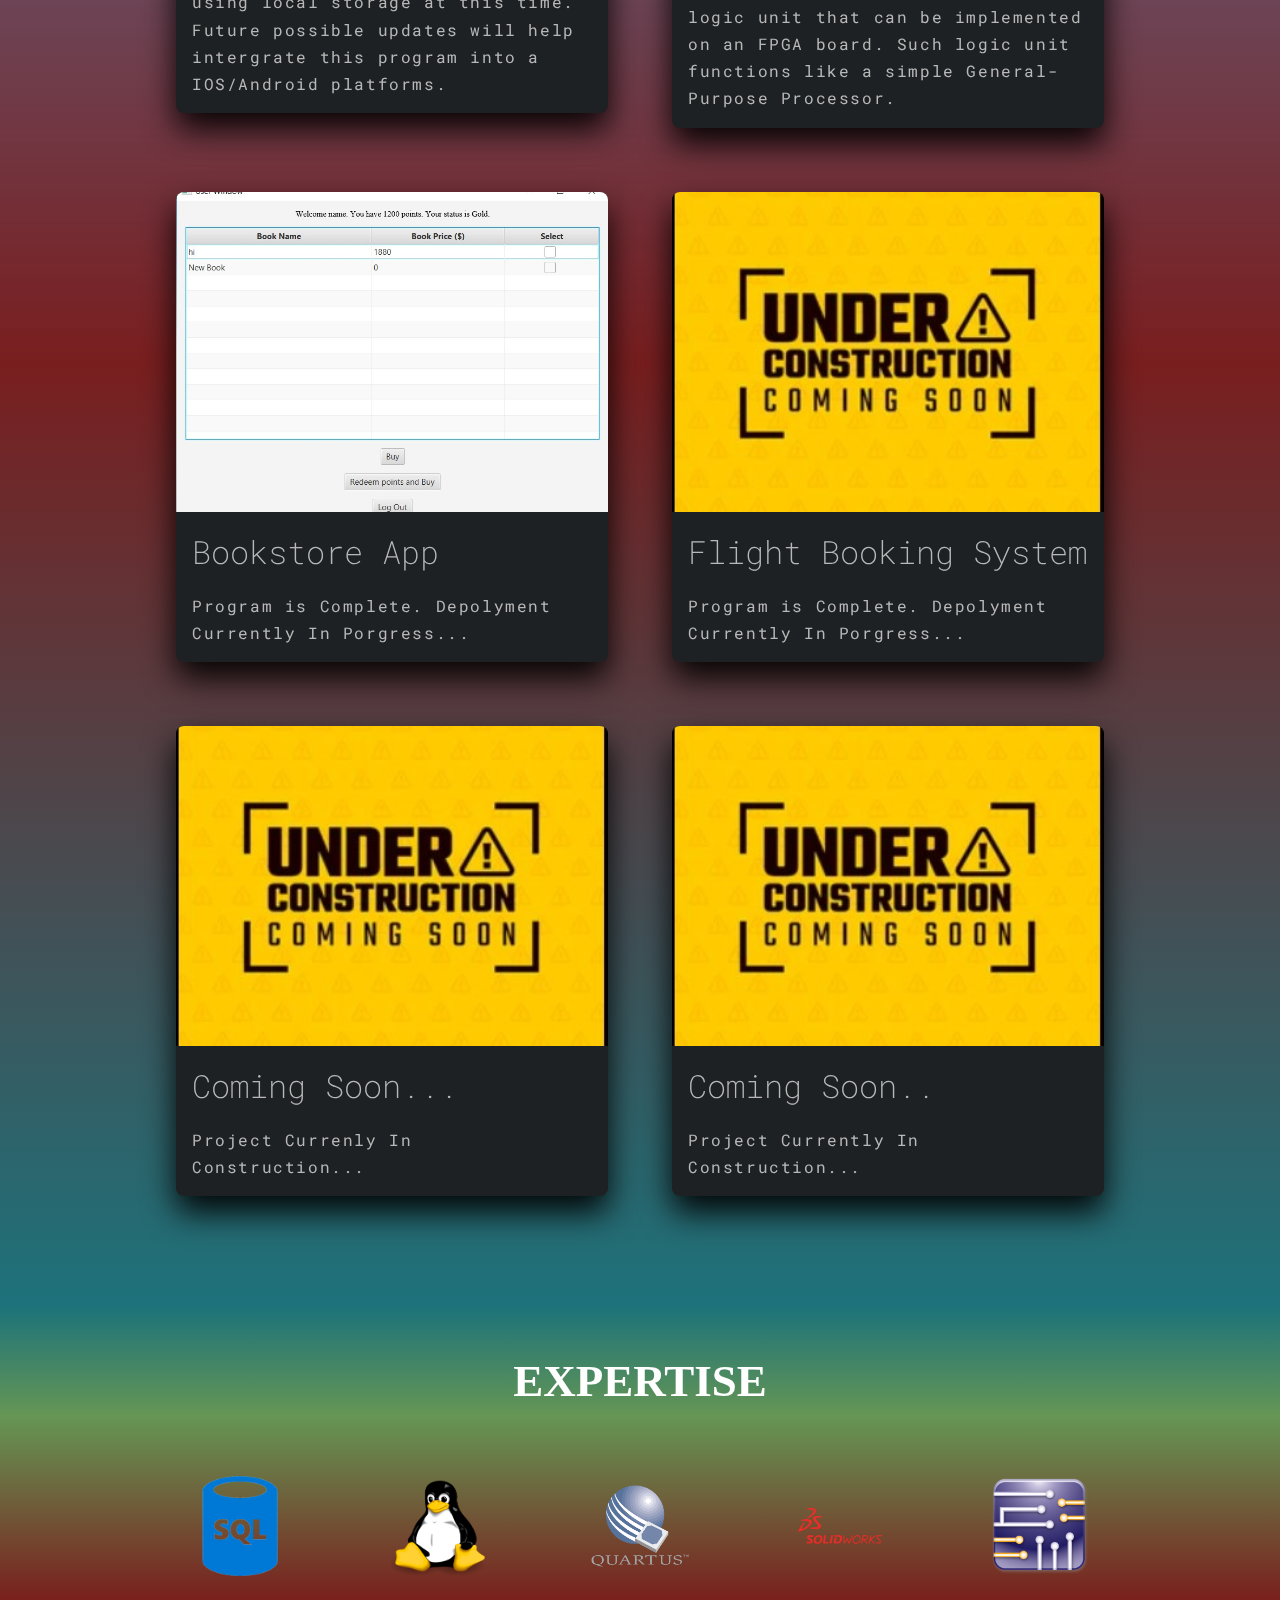
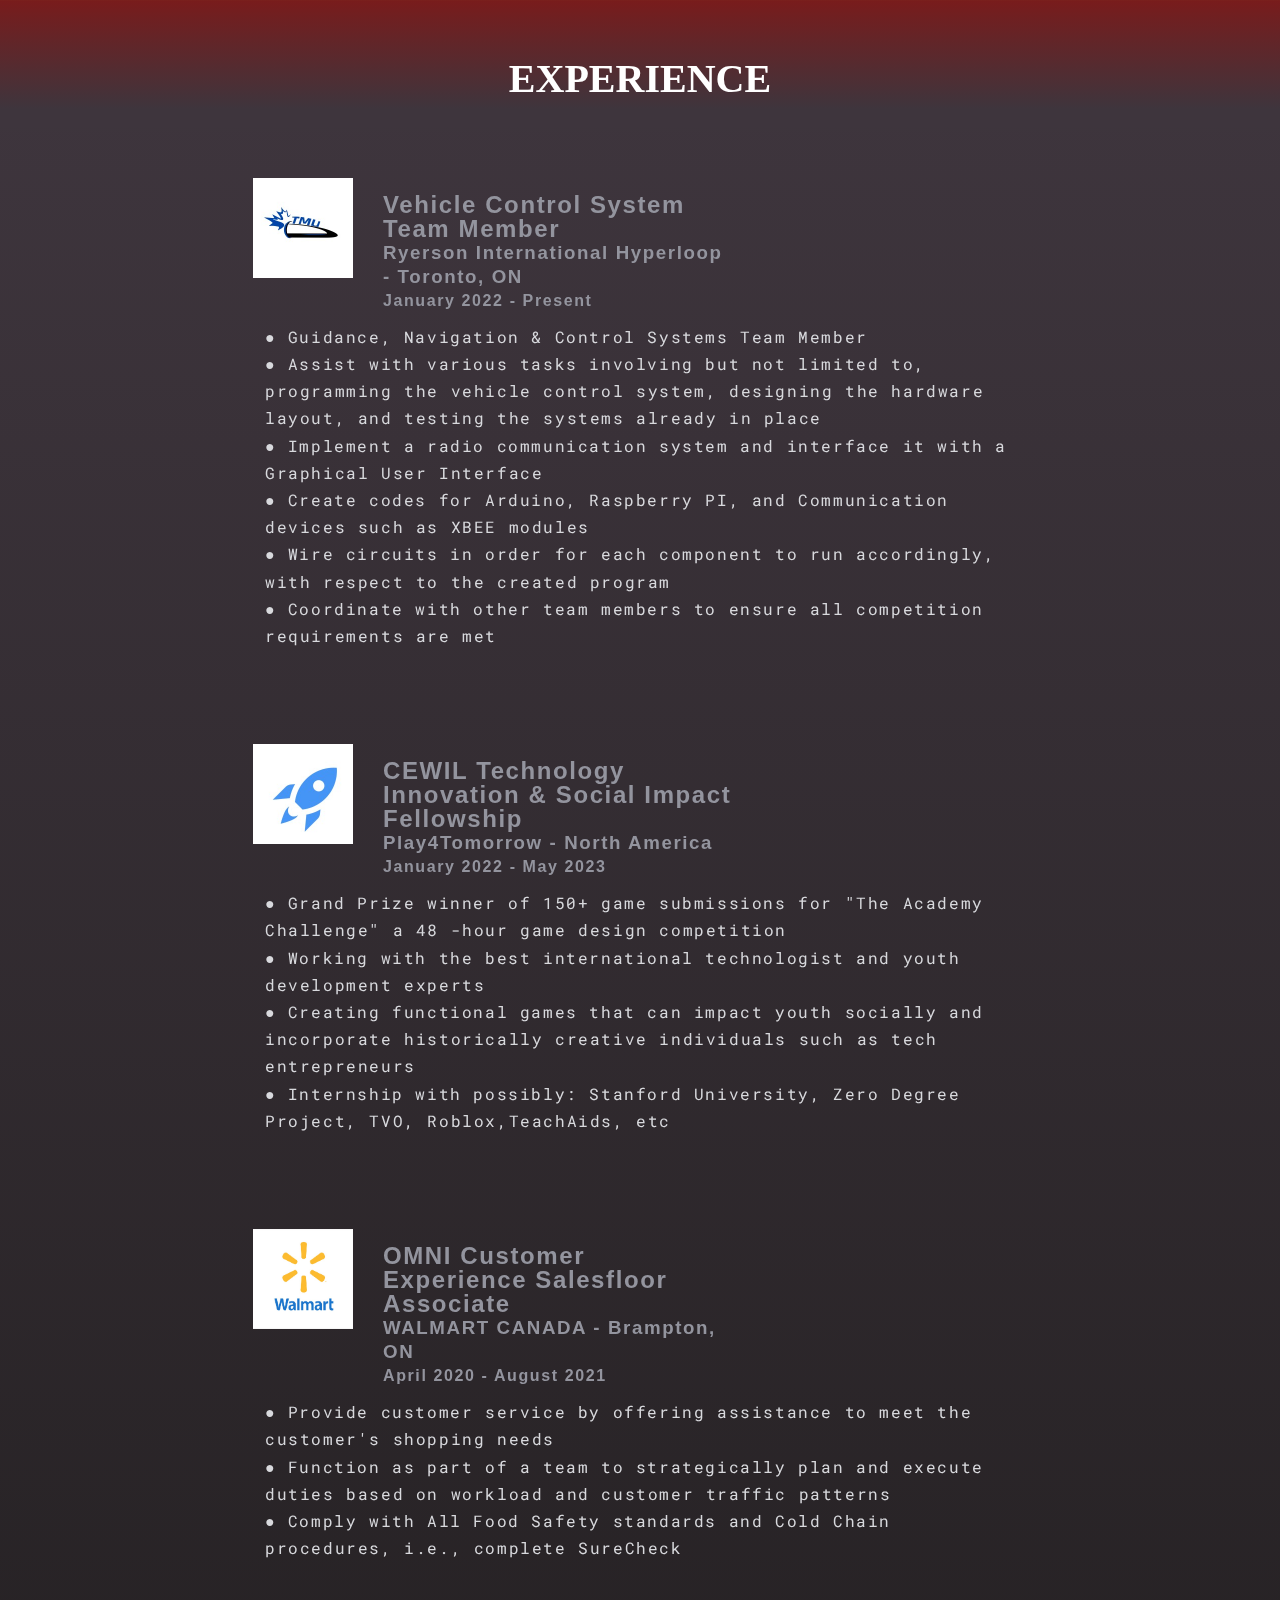
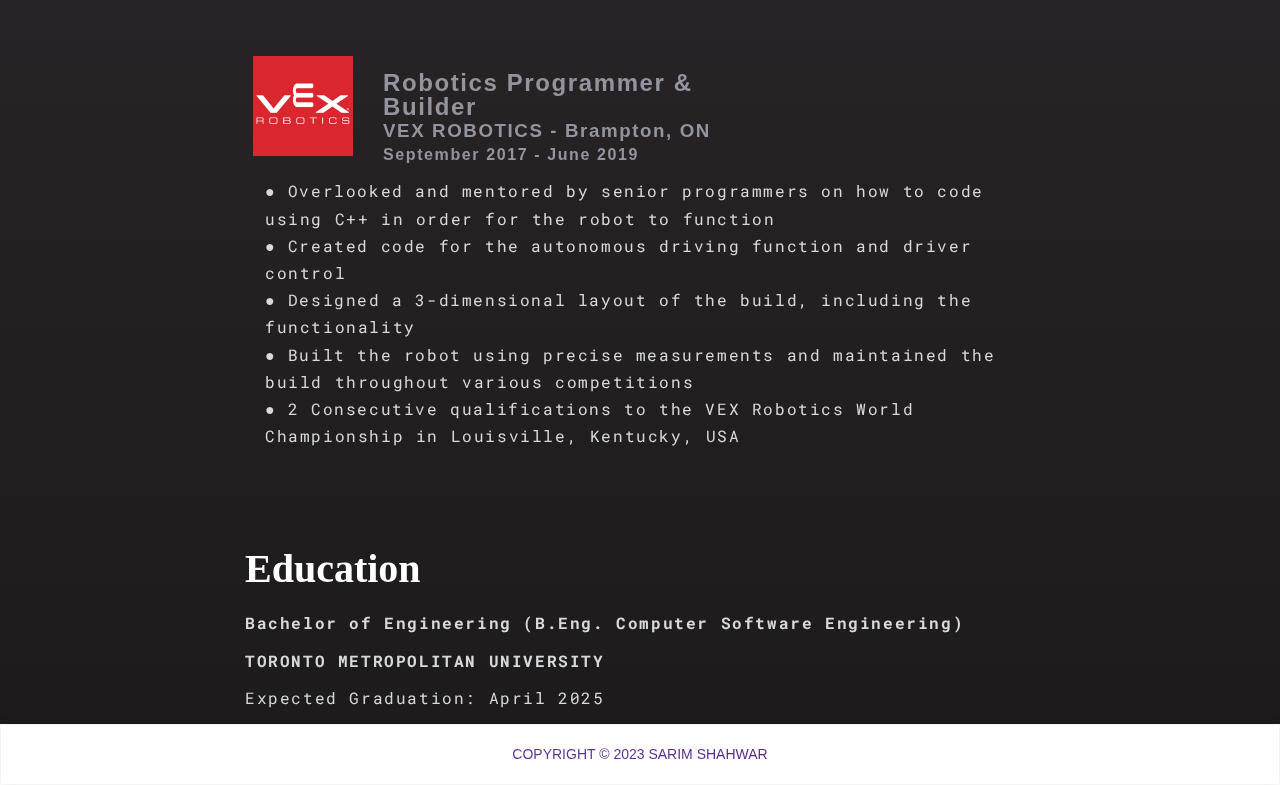
==== commit a65fcacf: "Update Portfolio.html" ====
--- a/Portfolio.html
+++ b/Portfolio.html
@@ -21,11 +21,11 @@
             <li><a href="#experience">Experience</a></li>
             <li><a href="#skills">Expertise</a></li>
             <li><a href="#education">Education</a></li>
-           <li><a href="Resume-Sarim_Shahwar.pdf" download>Resume</a></li> 
+           <li><a href="Sarim_Shahwar_Resume.pdf" download>Resume</a></li> 
         </ul>
     </div>
 
-    <header class="header finisher-header" style="width: 100%; height: 750px;">
+    <header class="header finisher-header" style="width: 100%; height: 100%;">
 
         <div class="intro" style="top: 20%">
             <div>
